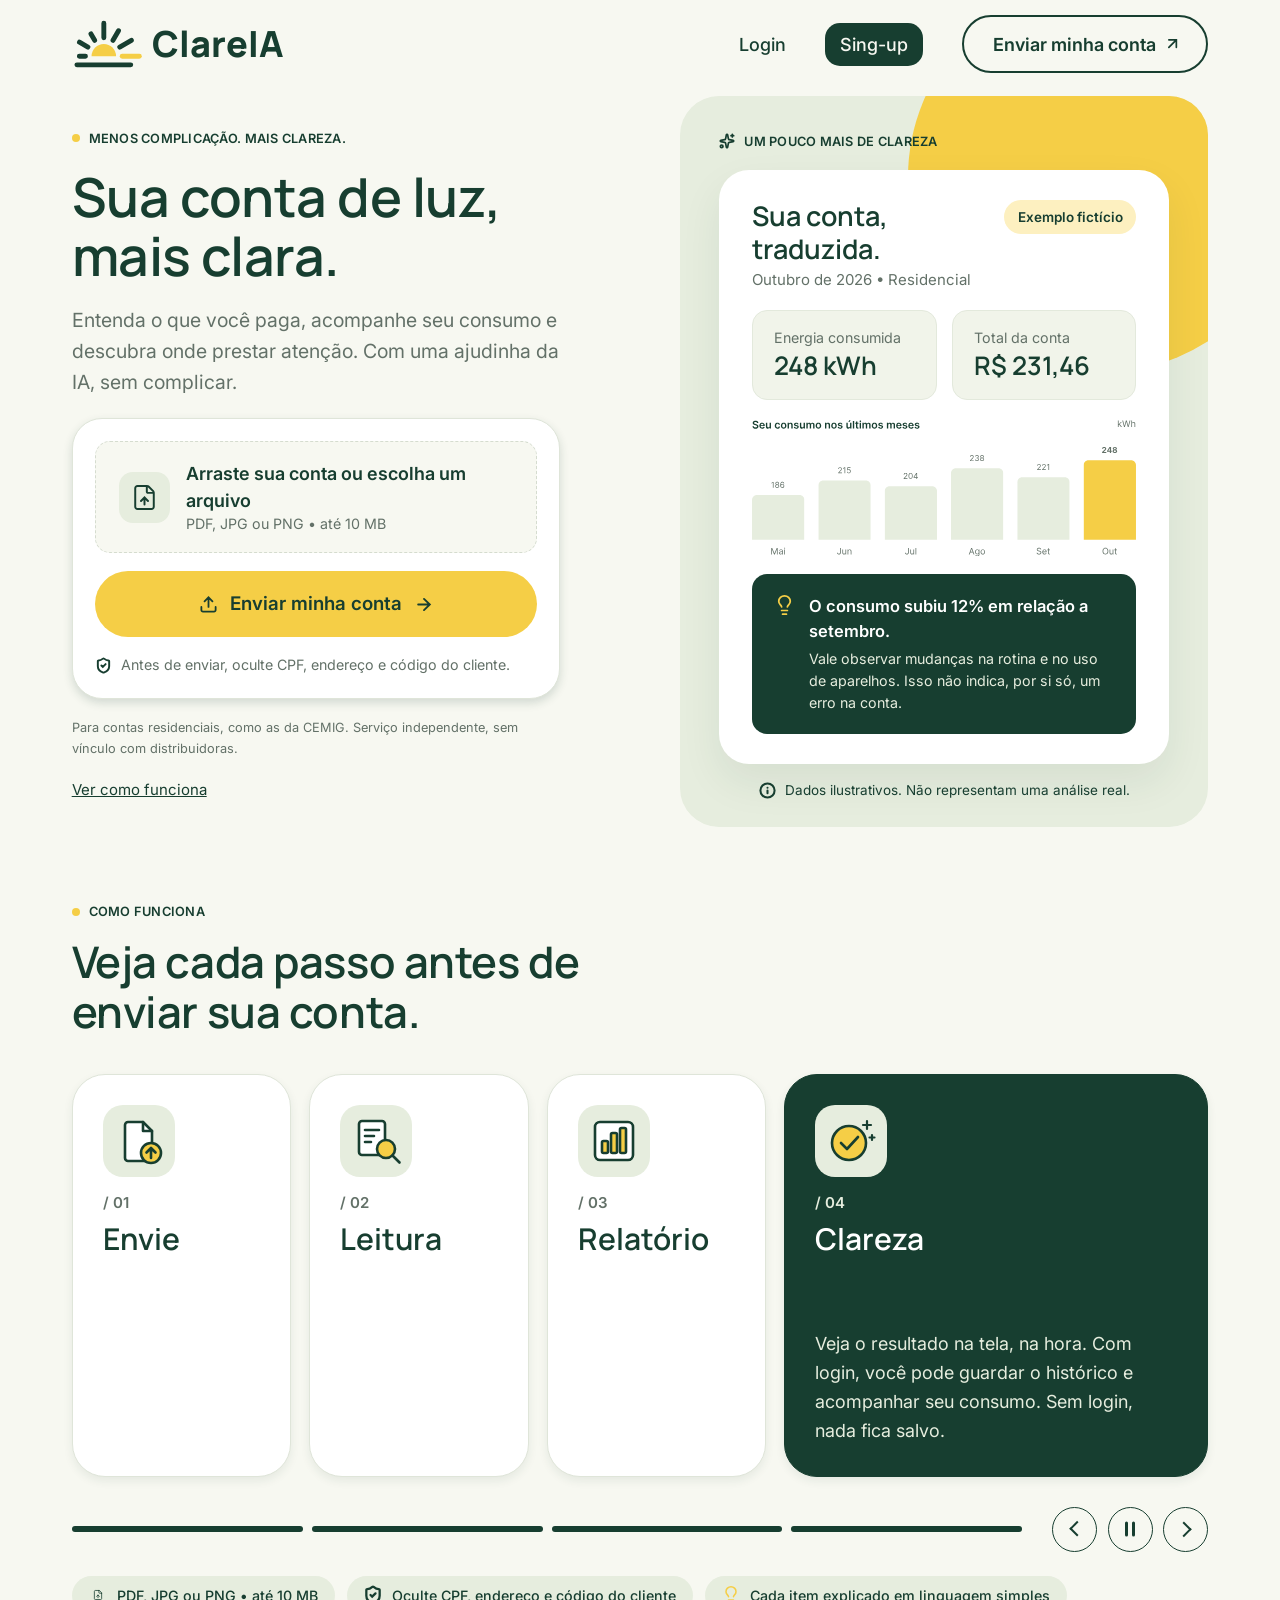
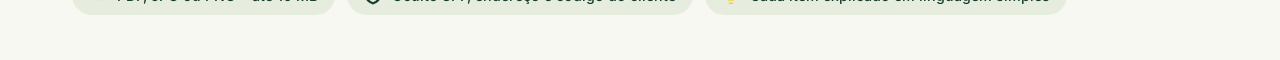
==== index.html @ dd9e685e "feat(header): menu hambúrguer abre no hover com painel de duas colunas" ====
<!DOCTYPE html>
<html lang="pt-BR">
  <head>
    <meta charset="UTF-8">
    <meta name="viewport" content="width=device-width, initial-scale=1">
    <title>ClareIA</title>
    <meta name="description" content="ClareIA: envie sua conta e entenda seu consumo.">
    <meta name="theme-color" content="#F7F8F1">
    <meta property="og:title" content="ClareIA">
    <meta property="og:description" content="ClareIA: envie sua conta e entenda seu consumo.">
    <meta property="og:type" content="website">
    <meta property="og:image" content="https://lsnicol.github.io/Clareia/img/logo-simbolo.svg">
    <link rel="icon" href="img/logo-simbolo.svg" type="image/svg+xml">

    <link rel="preconnect" href="https://fonts.googleapis.com">
    <link rel="preconnect" href="https://fonts.gstatic.com" crossorigin>
    <link href="https://fonts.googleapis.com/css2?family=Inter:wght@400;500;600&family=Manrope:wght@400;500;600;800&display=swap" rel="stylesheet">

    <link href="css/base.css" rel="stylesheet">
    <link href="css/header.css" rel="stylesheet">
    <link href="css/index.css" rel="stylesheet">
    <link href="css/como-funciona.css" rel="stylesheet">
  </head>
  <body>
    <header>
      <a class="clareia-logo" href="./" aria-label="ClareIA, página inicial">
        <img src="img/logo-simbolo.svg" alt="" height="40">
        <span class="logo-texto">ClareIA</span>
      </a>
      <nav aria-label="Principal">
        <a href="#" class="login hide">Login</a>
        <a href="#" class="sing-up hide">Sing-up</a>
        <a class="btn-conta hide" href="#">
          Enviar minha conta
          <img src="img/seta.svg" alt="" width="10" height="10">
        </a>
        <div class="menu-wrap">
          <button class="menu-botao" type="button" aria-label="Abrir menu" aria-haspopup="true">
            <img src="img/menu-hamburguer.svg" width="40" alt="">
          </button>

          <div class="menu">
            <div class="menu-painel">
              <div class="menu-destaques">
                <p class="menu-titulo">Explore</p>
                <a class="menu-item" href="#como-funciona">
                  <span class="menu-icone"><img src="img/passo-envie.svg" alt="" width="28" height="28"></span>
                  <span>
                    <strong>Como funciona</strong>
                    <small>Veja cada passo antes de enviar</small>
                  </span>
                </a>
                <a class="menu-item" href="#">
                  <span class="menu-icone"><img src="img/passo-leitura.svg" alt="" width="28" height="28"></span>
                  <span>
                    <strong>Leitura da conta</strong>
                    <small>Consumo, tarifas e impostos</small>
                  </span>
                </a>
                <a class="menu-item" href="#">
                  <span class="menu-icone"><img src="img/passo-clareza.svg" alt="" width="28" height="28"></span>
                  <span>
                    <strong>Análise clara</strong>
                    <small>Cada item em linguagem simples</small>
                  </span>
                </a>
              </div>
              <div class="menu-lateral">
                <ul>
                  <li><a href="#">Início</a></li>
                  <li><a href="#">Sobre</a></li>
                  <li><a href="#">Serviços</a></li>
                  <li><a href="#">Contato</a></li>
                </ul>
                <ul class="menu-conta">
                  <li><a href="#">Login</a></li>
                  <li><a href="#">Sing-up</a></li>
                </ul>
              </div>
            </div>
          </div>
        </div>
      </nav>
    </header>

    <main>
      <div class="main-container">
        <span class="eyebrow">
          <img src="img/ponto-amarelo.svg" alt="" width="8" height="8">
          MENOS COMPLICAÇÃO. MAIS CLAREZA.
        </span>
        <h1>Sua conta de luz,<br>mais clara.</h1>
        <p>Entenda o que você paga, acompanhe seu consumo e descubra onde
          prestar atenção. Com uma ajudinha da IA, sem complicar.</p>
        <div class="area-de-envio">
          <div class="drag-file">
            <img src="img/doc.svg" alt="">
            <div class="textos">
              <span class="titulo">Arraste sua conta ou <label for="arquivo">escolha um arquivo</label></span>
              <input type="file" id="arquivo" class="sr-only" accept=".pdf,.jpg,.jpeg,.png">
              <p>PDF, JPG ou PNG • até 10 MB</p>
            </div>
          </div>
          <button class="btn-envio" type="button">
            <img src="img/upload.svg" alt="" width="18" height="18">
            <span>Enviar minha conta</span>
            <img src="img/seta2.svg" alt="" width="18" height="18">
          </button>
          <p class="dica">
            <img src="img/safety.svg" alt="" width="15" height="15">
            Antes de enviar, oculte CPF, endereço e código do cliente.          </p>
        </div>
        <p class="nota">Para contas residenciais, como as da CEMIG.
          Serviço independente, sem vínculo com distribuidoras.</p>
        <a href="#como-funciona">Ver como funciona</a>
      </div>

      <aside aria-label="Exemplo de conta traduzida">
        <span class="eyebrow">
          <img src="img/estrela.svg" alt="" width="16" height="16">
          UM POUCO MAIS DE CLAREZA
        </span>
        <div class="exemplo">
          <article class="card">
            <div class="card-topo">
              <div>
                <h2>Sua conta, traduzida.</h2>
                <p>Outubro de 2026 • Residencial</p>
              </div>
              <span class="selo">Exemplo fictício</span>
            </div>
            <div class="blocos">
              <div class="bloco">
                <p>Energia consumida</p>
                <strong class="valor">248 kWh</strong>
              </div>
              <div class="bloco">
                <p>Total da conta</p>
                <strong class="valor">R$ 231,46</strong>
              </div>
            </div>
            <img src="img/grafico.svg" width="470" height="170"
                 alt="Gráfico do consumo em kWh de maio a outubro: 186, 215, 204, 238, 221 e 248">
            <div class="resumo">
              <img src="img/lamp.svg" alt="" width="22" height="22">
              <div>
                <strong>O consumo subiu 12% em relação a setembro.</strong>
                <p>Vale observar mudanças na rotina e no uso de aparelhos.
                  Isso não indica, por si só, um erro na conta.</p>
              </div>
            </div>
          </article>
          <p class="aviso">
            <img src="img/caution.svg" alt="" width="18" height="18">
            Dados ilustrativos. Não representam uma análise real.
          </p>
        </div>
      </aside>
    </main>

    <section class="como-funciona" id="como-funciona" aria-labelledby="como-funciona-titulo">
      <span class="eyebrow">
        <img src="img/ponto-amarelo.svg" alt="" width="8" height="8">
        COMO FUNCIONA
      </span>
      <h2 id="como-funciona-titulo">Veja cada passo antes de enviar sua conta.</h2>
      <ol class="passos">
        <li class="passo">
          <img class="passo-img" src="img/passo-envie.svg" alt="" width="72" height="72">
          <h3 class="passo-titulo"><span class="passo-numero">/ 01</span>Envie</h3>
          <p class="passo-texto" id="passo-01">Envie sua fatura de energia em PDF, JPG ou PNG. Recebe energia de outra pessoa ou empresa, com desconto? Envie também a conta da distribuidora (opcional) para comparar as duas. Antes de enviar, oculte CPF, endereço e código do cliente.</p>
        </li>
        <li class="passo">
          <img class="passo-img" src="img/passo-leitura.svg" alt="" width="72" height="72">
          <h3 class="passo-titulo"><span class="passo-numero">/ 02</span>Leitura</h3>
          <p class="passo-texto" id="passo-02">A IA lê a conta e separa o que importa: consumo, tarifas, impostos, bandeira tarifária e descontos.</p>
        </li>
        <li class="passo">
          <img class="passo-img" src="img/passo-relatorio.svg" alt="" width="72" height="72">
          <h3 class="passo-titulo"><span class="passo-numero">/ 03</span>Relatório</h3>
          <p class="passo-texto" id="passo-03">Os dados viram uma análise organizada, com cada item explicado em linguagem simples. Se você enviou as duas contas, ela compara os valores.</p>
        </li>
        <li class="passo">
          <img class="passo-img" src="img/passo-clareza.svg" alt="" width="72" height="72">
          <h3 class="passo-titulo"><span class="passo-numero">/ 04</span>Clareza</h3>
          <p class="passo-texto" id="passo-04">Veja o resultado na tela, na hora.<!-- remover o span abaixo até existirem login e histórico --> <span class="so-com-login">Com login, você pode guardar o histórico e acompanhar seu consumo. Sem login, nada fica salvo.</span></p>
        </li>
      </ol>

      <div class="carrossel" hidden>
        <ol class="trilho" aria-hidden="true">
          <li><span></span></li><li><span></span></li><li><span></span></li><li><span></span></li>
        </ol>
        <div class="carrossel-botoes">
          <button type="button" class="ctrl-ant" aria-label="Passo anterior"><span aria-hidden="true"></span></button>
          <button type="button" class="ctrl-play" aria-label="Pausar a troca automática" aria-pressed="false"><span aria-hidden="true"></span></button>
          <button type="button" class="ctrl-prox" aria-label="Próximo passo"><span aria-hidden="true"></span></button>
        </div>
      </div>

      <ul class="chips">
        <li><img src="img/doc.svg" alt="" width="20" height="20">PDF, JPG ou PNG • até 10 MB</li>
        <li><img src="img/safety.svg" alt="" width="20" height="20">Oculte CPF, endereço e código do cliente</li>
        <li><img src="img/lamp.svg" alt="" width="20" height="20">Cada item explicado em linguagem simples</li>
      </ul>
    </section>
    <script src="js/drop-file.js" defer></script>
    <script src="js/como-funciona.js" defer></script>
  </body>
</html>
---- css/base.css ----
:root {
  --verde: #173E30;
  --verde-claro: #E6EDDE;
  --fundo: #F7F8F1;
  --amarelo: #F5CE46;
  --amarelo-escuro: #D1AD36;
  --texto: #173E30;
  --cinza: #637168;
  --gutter: 5.6vw;
}

/* tamanho fixo (15px com a fonte padrão do navegador), assim o zoom (Ctrl +/-) funciona */
html {
  font-size: 93.75%;
}

*,
*::before,
*::after {
  margin: 0;
  padding: 0;
  box-sizing: border-box;
}
body::-webkit-scrollbar {
  display: none; /* Chrome, Safari e Edge */
}
body {
  min-height: 100dvh;
  display: flex;
  flex-direction: column;
  background-color: var(--fundo);
  color: var(--texto);
  font-family: 'Inter', sans-serif;
  font-size: 1rem;
  line-height: 1.5;
}

img {
  max-width: 100%;
  display: block;
}

a {
  color: inherit;
}

/* esconde só visualmente: continua focável e lido por leitor de tela */
.sr-only {
  position: absolute;
  width: 1px;
  height: 1px;
  overflow: hidden;
  clip-path: inset(50%);
  white-space: nowrap;
}

:focus-visible {
  outline: 3px solid var(--verde);
  outline-offset: 3px;
}
---- css/header.css ----
header {
  display: flex;
  flex-wrap: wrap;
  justify-content: space-between;
  gap: 1rem 2rem;
  padding: 1rem var(--gutter);
}

.clareia-logo {
  display: flex;
  align-items: center;
  gap: 0.6rem;
  text-decoration: none;
}

.clareia-logo img {
  height: 3.6rem;
  width: auto;
}

.logo-texto {
  font-family: 'Manrope', sans-serif;
  font-weight: 800;
  font-size: 2.4rem;
  line-height: 1;
  color: var(--verde);
}

header nav {
  display: flex;
  flex-wrap: wrap;
  align-items: center;
  gap: 1rem 2.6rem;
}

header nav a {
  text-decoration: none;
  font-size: 1.2rem;
  font-weight: 500;
}

header nav a:hover {
  text-decoration: none;
}
header nav a.hide{
  display: flex;
}
header nav a.btn-conta {
  display: inline-flex;
  align-items: center;
  gap: 0.8rem;
  padding: 0.9rem 1.9rem;
  border: 2px solid var(--verde);
  border-radius: 100px;
  font-weight: 600;
}

header nav a.btn-conta:hover {
  background-color: var(--verde);
  color: var(--fundo);
  text-decoration: none;
}

header nav a.btn-conta:hover img {
  filter: invert(1);
}
header nav a.login:hover{
  color: var(--amarelo);
}
header nav a.sing-up{
  background-color: var(--verde);
  color: var(--fundo);
  padding: 8px 15px;
  border: 1px;
  border-radius: 15px;
  text-decoration: none;
}
header nav a.sing-up:hover{
  background-color: var(--amarelo);
  color: var(--verde);
}
/* ========================================================
   MENU HAMBÚRGUER (abre no hover / foco)
   ======================================================== */
.menu-wrap {
  display: none; /* Oculto no desktop por padrão */
  position: relative;
}

.menu-botao {
  display: flex;
  padding: 0;
  border: 0;
  background: none;
  cursor: pointer;
}

header nav .menu {
  position: absolute;
  top: 100%;
  right: 0;
  z-index: 10;
  width: min(640px, 90vw);
  padding-top: 1rem; /* ponte invisível: o mouse não "sai" ao descer até o painel */
  opacity: 0;
  visibility: hidden;
  transform: translateY(-6px);
  transition: opacity 0.2s ease, transform 0.2s ease, visibility 0.2s;
}

.menu-wrap:hover .menu,
.menu-wrap:focus-within .menu {
  opacity: 1;
  visibility: visible;
  transform: none;
}

.menu-painel {
  display: grid;
  grid-template-columns: 1.4fr 1fr;
  gap: 2rem;
  padding: 2rem;
  background-color: var(--fundo);
  border: 1px solid var(--verde-claro);
  border-radius: 20px;
  box-shadow: 0 20px 40px rgba(23, 62, 48, 0.15);
}

.menu-destaques {
  display: flex;
  flex-direction: column;
  gap: 0.6rem;
}

.menu-titulo {
  margin: 0 0 0.6rem;
  font-size: 0.85rem;
  font-weight: 700;
  letter-spacing: 0.08em;
  text-transform: uppercase;
  color: var(--cinza);
}

header nav .menu-item {
  display: flex;
  align-items: center;
  gap: 1rem;
  padding: 0.6rem;
  border-radius: 14px;
  color: var(--texto);
}

header nav .menu-item:hover {
  background-color: var(--verde-claro);
}

.menu-icone {
  display: grid;
  place-items: center;
  flex: none;
  width: 3.6rem;
  height: 3.6rem;
  border-radius: 12px;
  background-color: var(--verde-claro);
}

header nav .menu-item:hover .menu-icone {
  background-color: var(--amarelo);
}

.menu-item strong {
  display: block;
  font-size: 1.1rem;
  font-weight: 700;
}

.menu-item small {
  display: block;
  font-size: 0.9rem;
  color: var(--cinza);
}

.menu-lateral {
  display: flex;
  flex-direction: column;
  justify-content: space-between;
  gap: 1.5rem;
  padding-left: 2rem;
  border-left: 1px solid var(--verde-claro);
}

.menu-lateral ul {
  list-style: none;
  display: flex;
  flex-direction: column;
  gap: 0.4rem;
  padding: 0;
  margin: 0;
}

.menu-lateral a {
  display: block;
  padding: 0.5rem 0;
  font-weight: 600;
  color: var(--texto);
}

.menu-lateral a:hover {
  color: var(--amarelo-escuro);
}

.menu-conta {
  padding-top: 1.5rem !important;
  border-top: 1px solid var(--verde-claro);
}

@media (max-width: 1000px){
  header nav a.hide:not(.btn-conta){
    display: none;
  }
  .menu-wrap {
    display: block;
  }
}
@media (max-width: 800px){
  header nav a.hide{
    display: none;
  }
}
@media (max-width: 600px){
  .menu-painel {
    grid-template-columns: 1fr;
    padding: 1.4rem;
  }
  .menu-lateral {
    padding-left: 0;
    padding-top: 1.5rem;
    border-left: 0;
    border-top: 1px solid var(--verde-claro);
  }
}
---- css/index.css ----
main{
  flex: 1;
  display: grid;
  grid-template-columns: minmax(0, 1fr) minmax(0, 1.08fr);
  align-items: stretch;
  column-gap: 8rem;
  padding: 0.5rem var(--gutter) 1.5rem;
}
.main-container{
  align-self: start;
  display: flex;
  flex-flow: column;
  gap: 1.3rem;
  color: var(--verde);
  padding-top: 2.2rem; /* alinha o topo com o conteúdo do aside */
}
.eyebrow{
  display: flex;
  align-items: center;
  gap: 0.6rem;
  font-weight: 600;
  font-size: 0.85rem;
  letter-spacing: 0.02em;
}

.main-container h1{
  font-family: 'Manrope', 'Inter', sans-serif;
  font-weight: 600;
  font-size: clamp(3rem, 4.2vw, 5rem);
  letter-spacing: -0.01em;
  line-height: 1.1;
}
.main-container p{
  font-size: 1.3rem;
  line-height: 1.6;
  color: var(--cinza);
  max-width: 41rem;
}
.main-container .nota{
  font-size: 0.85rem;
  line-height: 1.6;
  max-width: 40rem;
}

.area-de-envio{
  background-color: white;
  border: 1px solid #dfe5d9;
  border-radius: 2rem;
  padding: 1.5rem;
  display: flex;
  flex-flow: column;
  gap: 1.2rem;
  transition: box-shadow 0.4s ease, background-color 0.2s ease;
  box-shadow: 0 4px 10px rgba(23, 62, 48, 0.16);
}
.area-de-envio.arrastando {
  border-color: var(--verde);
  background: #fdf6d8;
}
.area-de-envio:hover{
  box-shadow: 0 12px 28px rgba(23, 62, 48, 0.3);
}
.area-de-envio:hover .drag-file{
  border-color: #c5d1bd;
}
.drag-file{
  padding: 1.2rem 1.5rem;
  background-color: var(--fundo);
  border: 1.5px dashed #d5dccf;
  border-radius: 1rem;
  display: flex;
  flex-flow: row;
  gap: 1.1rem;
  align-items: center;
}
.drag-file > img{
  width: 3.4rem;
  height: 3.4rem;
  flex: none;
}
.drag-file:focus-within{
  outline: 3px solid var(--verde);
  outline-offset: 3px;
}
.drag-file .textos{
  display: flex;
  flex-flow: column;
}
.drag-file .titulo{
  font-size: 1.2rem;
  font-weight: 600;
}
.drag-file label{
  cursor: pointer;
}
.drag-file label:hover{
  text-decoration: underline;
}
.drag-file p{
  font-size: 0.95rem;
  line-height: 1.4;
}
.btn-envio{
  width: 100%;
  border: 0;
  font: inherit;
  color: inherit;
  background: var(--amarelo);
  display: flex;
  flex-flow: row;
  justify-content: center;
  align-items: center;
  gap: 0.8rem;
  height: 4.4rem;
  border-radius: 3rem;
  text-decoration: none;
  transition: background-color 0.2s ease;
}
.btn-envio img{
  width: 1.3rem;
  height: 1.3rem;
}
.btn-envio span{
  font-size: 1.25rem;
  font-weight: 600;
}
.btn-envio:hover{
  background: var(--amarelo-escuro);
  cursor: pointer;
}
.main-container .dica{
  display: flex;
  align-items: center;
  gap: 0.6rem;
  font-size: 0.95rem;
  line-height: 1.4;
}
.dica img{
  width: 1.1rem;
  height: 1.1rem;
}

aside{
  justify-self: right;
  width: 100%;
  position: relative;
  overflow: hidden;
  background-color: var(--verde-claro);
  border-radius: 2.6rem;
  padding: 2.4rem 2.6rem 1.8rem;
  display: flex;
  flex-flow: column;
  gap: 1.3rem;
}
aside::before{
  content: "";
  position: absolute;
  top: -7.6rem;
  right: -6rem;
  width: 26rem;
  height: 26rem;
  border-radius: 50%;
  background: var(--amarelo);
}
aside > *{
  position: relative;
}
.exemplo{
  flex: 1;
  display: flex;
  flex-flow: column;
  gap: 1.1rem;
}
.card{
  flex: 1;
  justify-content: space-between;
  background-color: white;
  border-radius: 2rem;
  padding: 2rem 2.2rem;
  display: flex;
  flex-flow: column;
  gap: 1.2rem;
  box-shadow: 0 18px 40px rgba(23, 62, 48, 0.08);
}
.card h2{
  font-family: 'Manrope', 'Inter', sans-serif;
  font-weight: 600;
}
.card-topo{
  display: flex;
  justify-content: space-between;
  align-items: flex-start;
  gap: 1rem;
}
.card-topo > div{
  display: flex;
  flex-flow: column;
  gap: 0.3rem;
}
.card-topo h2{
  font-size: 1.8rem;
  line-height: 1.2;
}
.card p{
  font-size: 1rem;
  font-weight: 400;
  color: var(--cinza);
}
.card .selo{
  background: #fdf0c0;
  color: var(--verde);
  font-size: 0.9rem;
  font-weight: 600;
  padding: 0.45rem 0.9rem;
  border-radius: 100px;
  white-space: nowrap;
}
.card .blocos{
  display: grid;
  grid-template-columns: 1fr 1fr;
  gap: 1rem;
}
.card .bloco{
  background-color: #F1F4EA;
  border: 1px solid #e3e9dc;
  padding: 1.1rem 1.4rem;
  border-radius: 1rem;
}
.card .bloco p{
  font-size: 0.95rem;
}
.card .valor{
  display: block;
  font-family: 'Manrope', 'Inter', sans-serif;
  font-size: clamp(1.5rem, 2vw, 2.3rem);
  font-weight: 600;
  line-height: 1.3;
  white-space: nowrap;
}
.card > img{
  width: 100%;
  height: auto;
}
.card .resumo{
  background-color: var(--verde);
  border-radius: 1rem;
  padding: 1.3rem 1.4rem;
  display: flex;
  gap: 0.9rem;
}
.card .resumo img{
  width: 1.5rem;
  height: 1.5rem;
  flex: none;
}
.resumo strong{
  display: block;
  color: white;
  font-size: 1.1rem;
  font-weight: 600;
}
.card .resumo p{
  color: var(--verde-claro);
  font-size: 0.95rem;
  line-height: 1.55;
  margin-top: 0.3rem;
}
.aviso{
  display: flex;
  justify-content: center;
  align-items: center;
  gap: 0.6rem;
  font-size: 0.9rem;
}
.aviso img{
  width: 1.1rem;
  height: 1.1rem;
}

/* janela estreita (ou muito ampliada com zoom): uma coluna só */
@media (max-width: 1000px) {
  main {
    grid-template-columns: minmax(0, 1fr);
    row-gap: 2.5rem;
  }
  .main-container {
    padding-top: 0;
    width: 70%;
  }
}
@media (max-width: 780px){
  .main-container{
    width: 80%;
  }
}

/* celular */
@media (max-width: 600px){
  main {
    padding: 0.5rem var(--gutter) 1.5rem;
    row-gap: 2rem;
  }
  .main-container {
    width: 100%;
    gap: 1.1rem;
  }
  .eyebrow {
    font-size: 0.75rem;
  }
  .main-container h1 {
    font-size: clamp(2.3rem, 10.5vw, 3rem);
  }
  .main-container p {
    font-size: 1.1rem;
  }
  .area-de-envio {
    padding: 1rem;
    border-radius: 1.5rem;
  }
  .drag-file {
    padding: 1rem;
    gap: 0.9rem;
  }
  .drag-file > img {
    width: 2.8rem;
    height: 2.8rem;
  }
  .drag-file .titulo {
    font-size: 1.05rem;
  }
  .btn-envio {
    height: 3.8rem;
  }
  .btn-envio span {
    font-size: 1.1rem;
  }
  aside {
    border-radius: 2rem;
    padding: 1.6rem 1.1rem 1.3rem;
  }
  aside::before {
    width: 18rem;
    height: 18rem;
    top: -6.5rem;
    right: -5.5rem;
  }
  .card {
    padding: 1.3rem 1.1rem;
    border-radius: 1.5rem;
  }
  .card-topo {
    flex-wrap: wrap;
  }
  .card-topo h2 {
    font-size: 1.5rem;
  }
  .card .bloco {
    padding: 0.9rem 1rem;
  }
  .card .valor {
    font-size: 1.4rem;
  }
}
@media (max-width: 400px){
  .card .blocos {
    grid-template-columns: 1fr;
  }
}
---- css/como-funciona.css ----
html {
  scroll-behavior: smooth;
}

/* ocupa ~90% da tela; o scroll-margin deixa uma faixa do main aparecendo em cima
   e do próximo bloco embaixo */
.como-funciona {
  --tempo: 6s;
  scroll-margin-top: 5dvh;
  min-height: 90dvh;
  display: flex;
  flex-flow: column;
  padding: 3.5rem var(--gutter) 3rem;
}
.como-funciona .eyebrow {
  margin-bottom: 1rem;
}
.como-funciona h2 {
  font-family: 'Manrope', 'Inter', sans-serif;
  font-weight: 600;
  font-size: clamp(2.2rem, 3.4vw, 3.6rem);
  letter-spacing: -0.01em;
  line-height: 1.15;
  max-width: 42rem;
}

.passos {
  list-style: none;
  flex: 1;
  display: flex;
  gap: 1.2rem;
  margin-top: 2.5rem;
  min-height: 26rem;
}

.passo {
  position: relative;
  flex: 1 1 0;
  min-width: 0;
  display: flex;
  flex-flow: column;
  gap: 1rem;
  padding: 2rem;
  background-color: white;
  border: 1px solid #dfe5d9;
  border-radius: 2.2rem;
  box-shadow: 0 4px 10px rgba(23, 62, 48, 0.08);
}
.passo-img {
  width: 4.8rem;
  height: 4.8rem;
  flex: none;
}
.passo-titulo {
  font-family: 'Manrope', 'Inter', sans-serif;
  font-size: 2rem;
  font-weight: 600;
  line-height: 1.15;
}
.passo-numero {
  display: block;
  margin-bottom: 0.5rem;
  font-family: 'Inter', sans-serif;
  font-size: 1rem;
  font-weight: 600;
  line-height: 1.5;
  color: var(--cinza);
}
.passo-texto {
  margin-top: auto;
  font-size: 1.2rem;
  line-height: 1.6;
  color: var(--cinza);
}
.passo-texto[hidden] {
  display: none;
}

/* só com JS os passos viram carrossel; sem JS os quatro textos ficam visíveis */
.com-js .passo {
  transition: flex-grow 0.6s ease, background-color 0.4s ease;
}
.com-js .passo.aberto {
  flex-grow: 2.3;
  background-color: var(--verde);
  border-color: var(--verde);
}
.com-js .passo.aberto .passo-numero,
.com-js .passo.aberto .passo-texto {
  color: var(--verde-claro);
}
.com-js .passo.aberto .passo-titulo {
  color: white;
}

.passo-botao {
  all: unset;
  cursor: pointer;
}
/* o botão cobre o card inteiro, então qualquer ponto do card troca o passo */
.passo-botao::after {
  content: "";
  position: absolute;
  inset: 0;
  border-radius: 2.2rem;
}
.passo-botao:focus-visible {
  outline: none;
}
.passo-botao:focus-visible::after {
  outline: 3px solid var(--verde);
  outline-offset: 3px;
}
.com-js .passo.aberto .passo-botao:focus-visible::after {
  outline-color: var(--amarelo);
  outline-offset: -8px;
}

/* animação de entrada: só com JS, uma vez por passo */
.com-js .passo {
  opacity: 0;
  transform: translateY(1.5rem);
}
.com-js .passo.visivel {
  opacity: 1;
  transform: none;
  transition: opacity 0.6s ease, transform 0.6s ease,
              flex-grow 0.6s ease, background-color 0.4s ease;
  transition-delay: calc(var(--i, 0) * 0.1s), calc(var(--i, 0) * 0.1s), 0s, 0s;
}
.com-js .passo.visivel.aberto .passo-texto {
  animation: surgir 0.6s ease both;
}
@keyframes surgir {
  from { opacity: 0; transform: translateY(0.6rem); }
}

/* trilho de progresso + controles */
.carrossel {
  display: flex;
  align-items: center;
  gap: 2rem;
  margin-top: 2rem;
}
.carrossel[hidden] {
  display: none;
}
.trilho {
  list-style: none;
  flex: 1;
  display: grid;
  grid-template-columns: repeat(4, 1fr);
  gap: 0.6rem;
}
.trilho li {
  height: 0.35rem;
  background: #d5dccf;
  border-radius: 1rem;
  overflow: hidden;
}
.trilho span {
  display: block;
  height: 100%;
  width: 0;
  background: var(--verde);
}
.trilho .feito span {
  width: 100%;
}
.trilho .ativo span {
  width: 100%;
  transform-origin: left;
  animation: encher var(--tempo) linear both paused;
}
.na-tela:not(.pausado) .trilho .ativo span {
  animation-play-state: running;
}
.na-tela:not(.pausado):hover .trilho .ativo span,
.na-tela:not(.pausado):focus-within .trilho .ativo span {
  animation-play-state: paused;
}
@keyframes encher {
  from { transform: scaleX(0); }
  to { transform: scaleX(1); }
}

.carrossel-botoes {
  display: flex;
  gap: 0.7rem;
}
.carrossel-botoes button {
  all: unset;
  box-sizing: border-box;
  position: relative;
  width: 3rem;
  height: 3rem;
  border-radius: 50%;
  border: 1.5px solid var(--verde);
  cursor: pointer;
  transition: background-color 0.2s ease;
}
.carrossel-botoes button:hover {
  background-color: var(--verde-claro);
}
.carrossel-botoes button:focus-visible {
  outline: 3px solid var(--verde);
  outline-offset: 3px;
}
.carrossel-botoes button span {
  position: absolute;
  inset: 0;
}
.ctrl-ant span::before,
.ctrl-prox span::before {
  content: "";
  position: absolute;
  top: 50%;
  left: 50%;
  width: 0.7rem;
  height: 0.7rem;
  border: solid var(--verde);
  border-width: 2px 2px 0 0;
}
.ctrl-prox span::before {
  transform: translate(-70%, -50%) rotate(45deg);
}
.ctrl-ant span::before {
  transform: translate(-30%, -50%) rotate(-135deg);
}
/* pausar: duas barras; tocar: triângulo */
.ctrl-play span::before,
.ctrl-play span::after {
  content: "";
  position: absolute;
  top: 50%;
  width: 3px;
  height: 1rem;
  background: var(--verde);
  border-radius: 2px;
  transform: translateY(-50%);
}
.ctrl-play span::before { left: calc(50% - 5px); }
.ctrl-play span::after { left: calc(50% + 2px); }
.ctrl-play[aria-pressed="true"] span::after {
  display: none;
}
.ctrl-play[aria-pressed="true"] span::before {
  left: calc(50% - 3px);
  width: 0;
  height: 0;
  background: none;
  border-radius: 0;
  border-style: solid;
  border-color: transparent transparent transparent var(--verde);
  border-width: 0.5rem 0 0.5rem 0.85rem;
}

.chips {
  list-style: none;
  display: flex;
  flex-wrap: wrap;
  gap: 0.8rem;
  margin-top: 1.6rem;
}
.chips li {
  display: flex;
  align-items: center;
  gap: 0.6rem;
  padding: 0.6rem 1.1rem;
  background: var(--verde-claro);
  border-radius: 100px;
  font-size: 0.95rem;
  font-weight: 500;
}

@media (prefers-reduced-motion: reduce) {
  html {
    scroll-behavior: auto;
  }
  .com-js .passo,
  .com-js .passo.visivel {
    opacity: 1;
    transform: none;
    transition: none;
  }
  .com-js .passo.visivel.aberto .passo-texto {
    animation: none;
  }
  .trilho .ativo span {
    animation: none;
  }
}

/* uma coluna em telas estreitas (ou com muito zoom) */
@media (max-width: 1000px) {
  .como-funciona {
    min-height: 0;
  }
  .passos {
    flex-direction: column;
    min-height: 0;
  }
  .passo {
    flex: none;
  }
  .passo-texto {
    margin-top: 0;
  }
  .carrossel {
    gap: 1rem;
  }
}

/* celular */
@media (max-width: 600px) {
  .como-funciona {
    padding: 2.5rem var(--gutter) 2rem;
  }
  .como-funciona h2 {
    font-size: 1.9rem;
  }
  .passos {
    margin-top: 1.8rem;
    gap: 1rem;
  }
  .passo {
    padding: 1.4rem;
    border-radius: 1.6rem;
  }
  .passo-botao::after {
    border-radius: 1.6rem;
  }
  .passo-img {
    width: 3.8rem;
    height: 3.8rem;
  }
  .passo-titulo {
    font-size: 1.6rem;
  }
  .passo-texto {
    font-size: 1.05rem;
  }
  .carrossel {
    gap: 0.8rem;
    margin-top: 1.5rem;
  }
  .carrossel-botoes {
    gap: 0.5rem;
  }
  .carrossel-botoes button {
    width: 2.7rem;
    height: 2.7rem;
  }
}
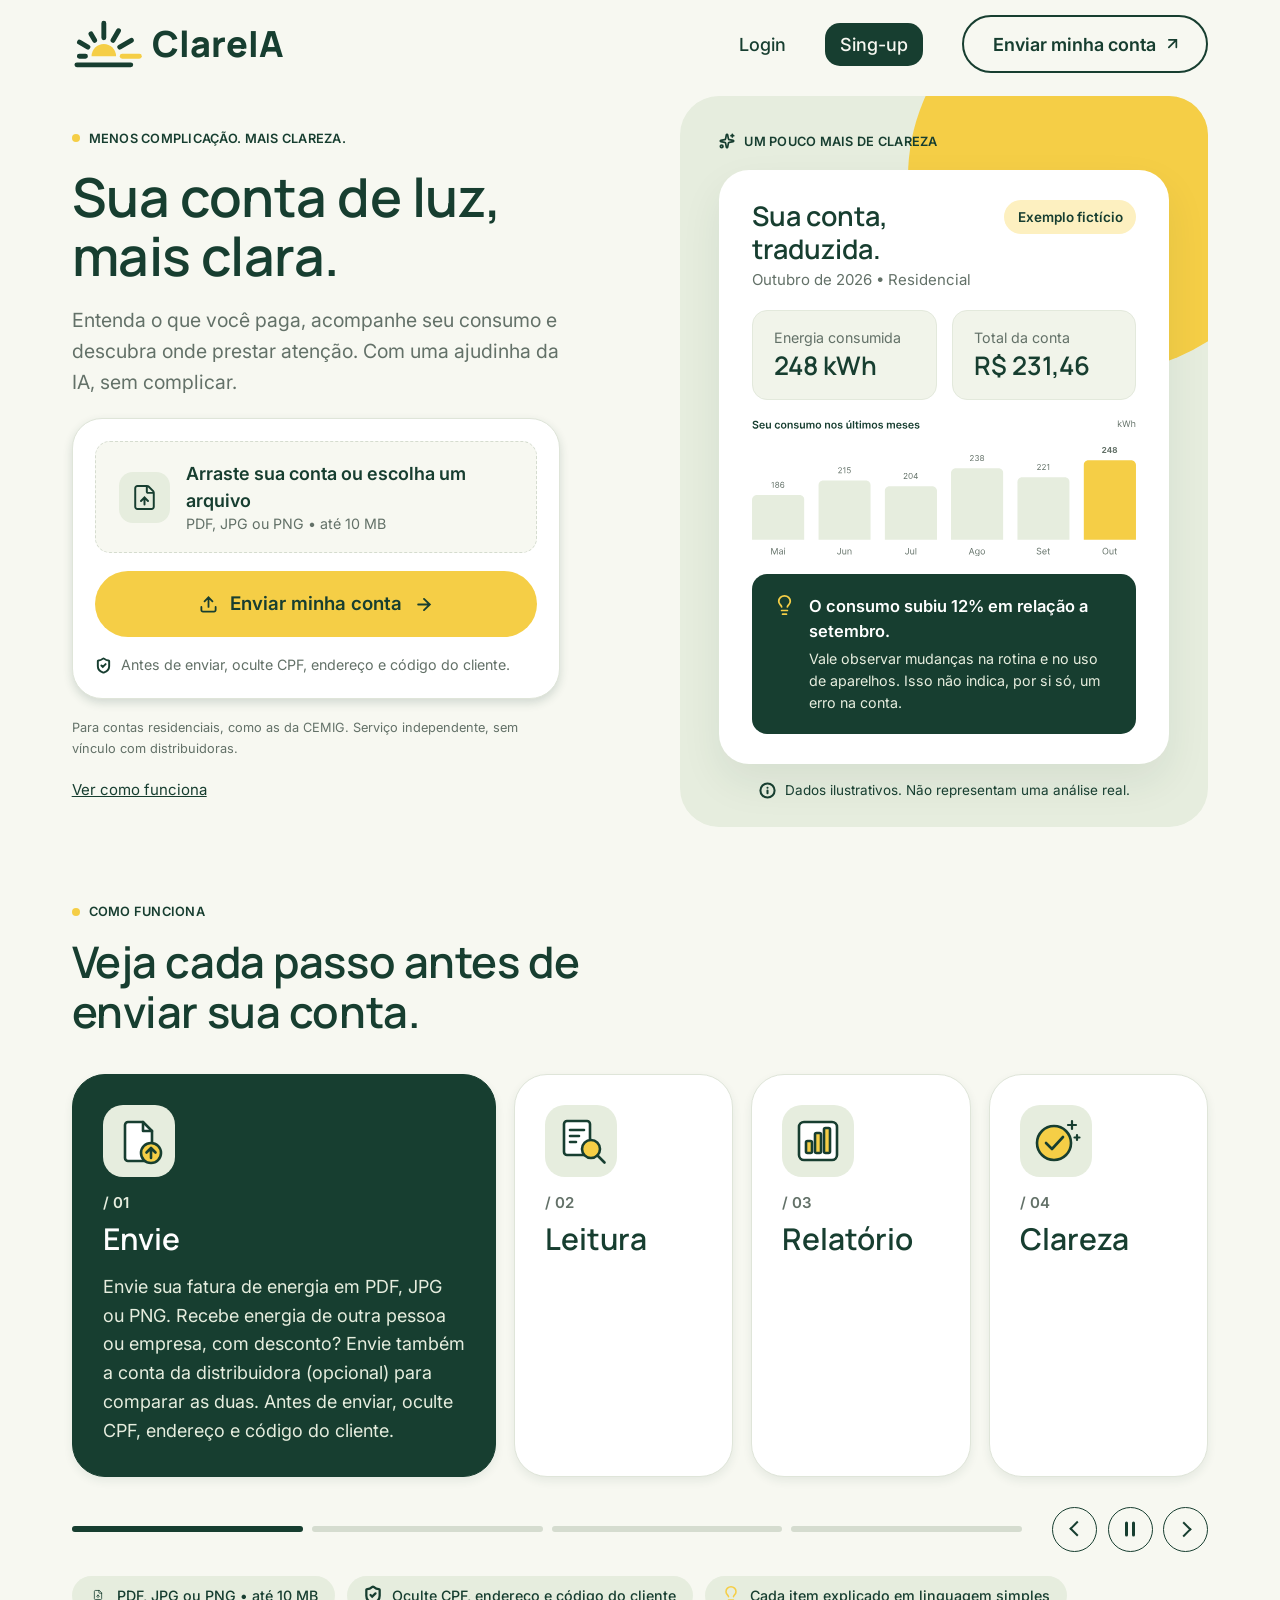
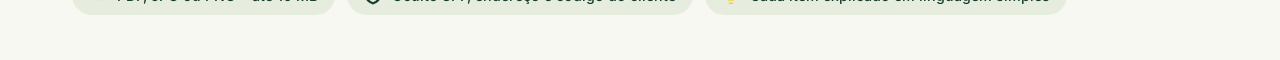
==== commit b0bd2e86: "feat(drop-file): salva a fatura e redireciona para a página de resultado" ====
--- a/index.html
+++ b/index.html
@@ -204,6 +204,7 @@
         <li><img src="img/lamp.svg" alt="" width="20" height="20">Cada item explicado em linguagem simples</li>
       </ul>
     </section>
+    <script src="js/fatura-store.js" defer></script>
     <script src="js/drop-file.js" defer></script>
     <script src="js/como-funciona.js" defer></script>
   </body>
--- a/css/base.css
+++ b/css/base.css
@@ -7,6 +7,7 @@
   --texto: #173E30;
   --cinza: #637168;
   --gutter: 5.6vw;
+  --gutter-2: clamp(1rem, 2vw, 2rem); /* laterais menores, para telas de app (resultado) */
 }
 
 /* tamanho fixo (15px com a fonte padrão do navegador), assim o zoom (Ctrl +/-) funciona */
--- a/css/como-funciona.css
+++ b/css/como-funciona.css
@@ -175,9 +175,11 @@
 .na-tela:not(.pausado) .trilho .ativo span {
   animation-play-state: running;
 }
-.na-tela:not(.pausado):hover .trilho .ativo span,
-.na-tela:not(.pausado):focus-within .trilho .ativo span {
-  animation-play-state: paused;
+/* pausa só com o mouse em cima do card aberto (no toque o hover fica "grudado") */
+@media (hover: hover) and (pointer: fine) {
+  .na-tela:not(.pausado):has(.passo.aberto:hover) .trilho .ativo span {
+    animation-play-state: paused;
+  }
 }
 @keyframes encher {
   from { transform: scaleX(0); }
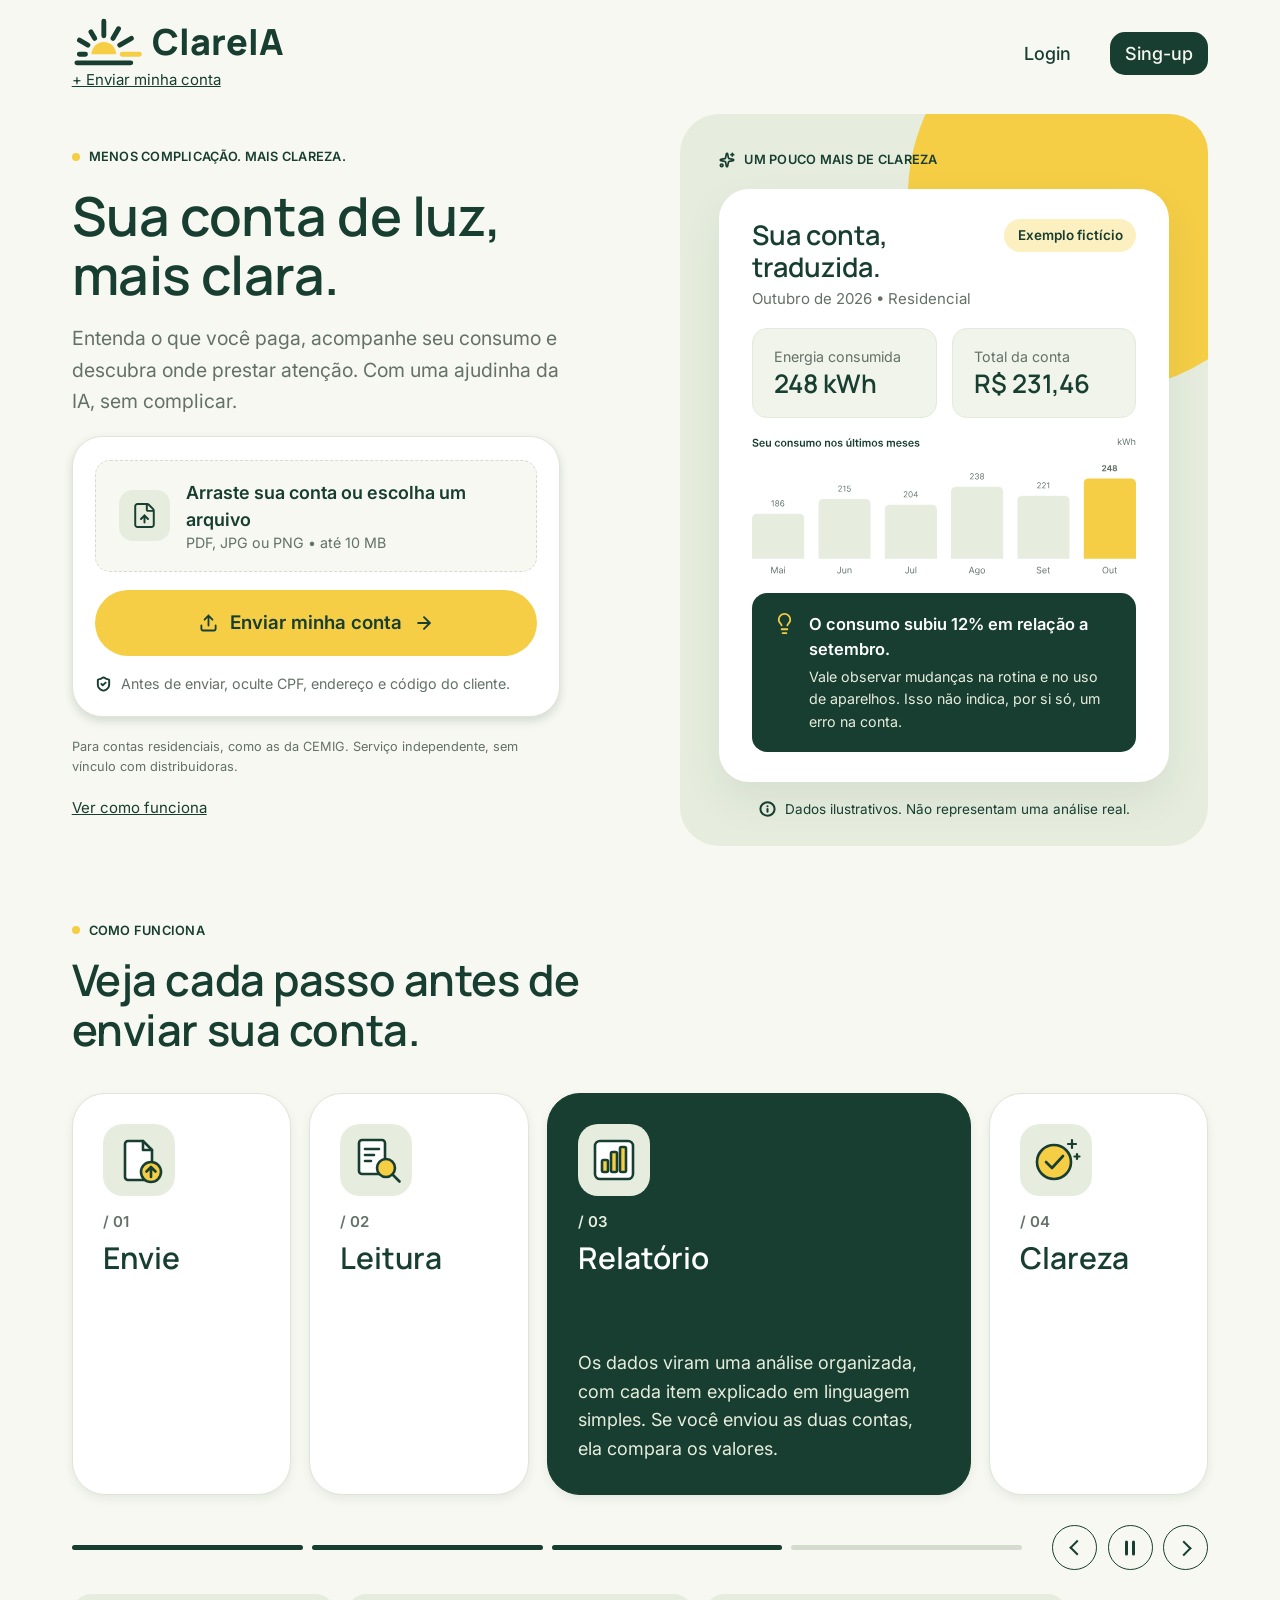
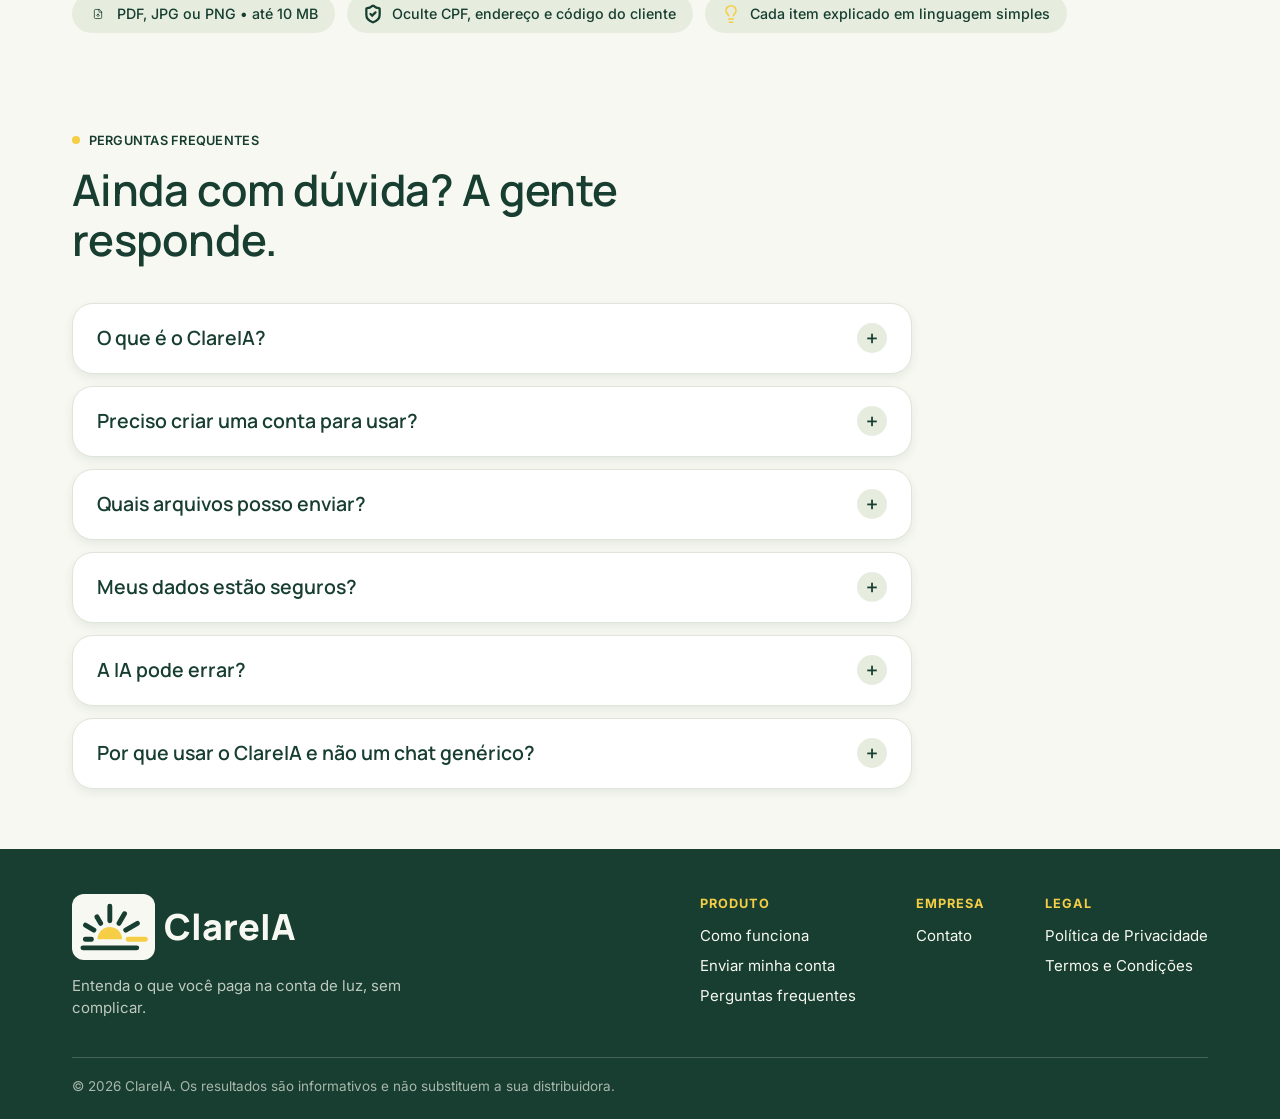
==== commit fb37238c: "feat(index): adiciona modal de registro, FAQ e rodapé na home" ====
--- a/index.html
+++ b/index.html
@@ -1,211 +1,347 @@
 <!DOCTYPE html>
 <html lang="pt-BR">
-  <head>
-    <meta charset="UTF-8">
-    <meta name="viewport" content="width=device-width, initial-scale=1">
-    <title>ClareIA</title>
-    <meta name="description" content="ClareIA: envie sua conta e entenda seu consumo.">
-    <meta name="theme-color" content="#F7F8F1">
-    <meta property="og:title" content="ClareIA">
-    <meta property="og:description" content="ClareIA: envie sua conta e entenda seu consumo.">
-    <meta property="og:type" content="website">
-    <meta property="og:image" content="https://lsnicol.github.io/Clareia/img/logo-simbolo.svg">
-    <link rel="icon" href="img/logo-simbolo.svg" type="image/svg+xml">
-
-    <link rel="preconnect" href="https://fonts.googleapis.com">
-    <link rel="preconnect" href="https://fonts.gstatic.com" crossorigin>
-    <link href="https://fonts.googleapis.com/css2?family=Inter:wght@400;500;600&family=Manrope:wght@400;500;600;800&display=swap" rel="stylesheet">
-
-    <link href="css/base.css" rel="stylesheet">
-    <link href="css/header.css" rel="stylesheet">
-    <link href="css/index.css" rel="stylesheet">
-    <link href="css/como-funciona.css" rel="stylesheet">
-  </head>
-  <body>
-    <header>
+
+<head>
+  <meta charset="UTF-8">
+  <meta name="viewport" content="width=device-width, initial-scale=1">
+  <title>ClareIA</title>
+  <meta name="description" content="ClareIA: envie sua conta e entenda seu consumo.">
+  <meta name="theme-color" content="#F7F8F1">
+  <meta property="og:title" content="ClareIA">
+  <meta property="og:description" content="ClareIA: envie sua conta e entenda seu consumo.">
+  <meta property="og:type" content="website">
+  <meta property="og:image" content="https://lsnicol.github.io/Clareia/img/logo-simbolo.svg">
+  <link rel="icon" href="img/logo-simbolo.svg" type="image/svg+xml">
+
+  <link rel="preconnect" href="https://fonts.googleapis.com">
+  <link rel="preconnect" href="https://fonts.gstatic.com" crossorigin>
+  <link
+    href="https://fonts.googleapis.com/css2?family=Inter:wght@400;500;600&family=Manrope:wght@400;500;600;800&display=swap"
+    rel="stylesheet">
+
+  <link href="css/base.css" rel="stylesheet">
+  <link href="css/header.css" rel="stylesheet">
+  <link href="css/registrar.css" rel="stylesheet">
+  <link href="css/index.css" rel="stylesheet">
+  <link href="css/como-funciona.css" rel="stylesheet">
+  <link href="css/faq.css" rel="stylesheet">
+  <link href="css/rodape.css" rel="stylesheet">
+</head>
+
+<body>
+  <header class="header-app">
+    <div class="header-esq">
       <a class="clareia-logo" href="./" aria-label="ClareIA, página inicial">
-        <img src="img/logo-simbolo.svg" alt="" height="40">
+        <img src="img/logo-simbolo.svg" alt="" height="30">
         <span class="logo-texto">ClareIA</span>
       </a>
-      <nav aria-label="Principal">
-        <a href="#" class="login hide">Login</a>
-        <a href="#" class="sing-up hide">Sing-up</a>
-        <a class="btn-conta hide" href="#">
-          Enviar minha conta
-          <img src="img/seta.svg" alt="" width="10" height="10">
-        </a>
-        <div class="menu-wrap">
-          <button class="menu-botao" type="button" aria-label="Abrir menu" aria-haspopup="true">
-            <img src="img/menu-hamburguer.svg" width="40" alt="">
-          </button>
-
-          <div class="menu">
-            <div class="menu-painel">
-              <div class="menu-destaques">
-                <p class="menu-titulo">Explore</p>
-                <a class="menu-item" href="#como-funciona">
-                  <span class="menu-icone"><img src="img/passo-envie.svg" alt="" width="28" height="28"></span>
-                  <span>
-                    <strong>Como funciona</strong>
-                    <small>Veja cada passo antes de enviar</small>
-                  </span>
-                </a>
-                <a class="menu-item" href="#">
-                  <span class="menu-icone"><img src="img/passo-leitura.svg" alt="" width="28" height="28"></span>
-                  <span>
-                    <strong>Leitura da conta</strong>
-                    <small>Consumo, tarifas e impostos</small>
-                  </span>
-                </a>
-                <a class="menu-item" href="#">
-                  <span class="menu-icone"><img src="img/passo-clareza.svg" alt="" width="28" height="28"></span>
-                  <span>
-                    <strong>Análise clara</strong>
-                    <small>Cada item em linguagem simples</small>
-                  </span>
-                </a>
-              </div>
-              <div class="menu-lateral">
-                <ul>
-                  <li><a href="#">Início</a></li>
-                  <li><a href="#">Sobre</a></li>
-                  <li><a href="#">Serviços</a></li>
-                  <li><a href="#">Contato</a></li>
-                </ul>
-                <ul class="menu-conta">
-                  <li><a href="#">Login</a></li>
-                  <li><a href="#">Sing-up</a></li>
-                </ul>
-              </div>
-            </div>
-          </div>
-        </div>
-      </nav>
-    </header>
-
-    <main>
-      <div class="main-container">
-        <span class="eyebrow">
-          <img src="img/ponto-amarelo.svg" alt="" width="8" height="8">
-          MENOS COMPLICAÇÃO. MAIS CLAREZA.
-        </span>
-        <h1>Sua conta de luz,<br>mais clara.</h1>
-        <p>Entenda o que você paga, acompanhe seu consumo e descubra onde
-          prestar atenção. Com uma ajudinha da IA, sem complicar.</p>
-        <div class="area-de-envio">
-          <div class="drag-file">
-            <img src="img/doc.svg" alt="">
-            <div class="textos">
-              <span class="titulo">Arraste sua conta ou <label for="arquivo">escolha um arquivo</label></span>
-              <input type="file" id="arquivo" class="sr-only" accept=".pdf,.jpg,.jpeg,.png">
-              <p>PDF, JPG ou PNG • até 10 MB</p>
-            </div>
-          </div>
-          <button class="btn-envio" type="button">
-            <img src="img/upload.svg" alt="" width="18" height="18">
-            <span>Enviar minha conta</span>
-            <img src="img/seta2.svg" alt="" width="18" height="18">
-          </button>
-          <p class="dica">
-            <img src="img/safety.svg" alt="" width="15" height="15">
-            Antes de enviar, oculte CPF, endereço e código do cliente.          </p>
-        </div>
-        <p class="nota">Para contas residenciais, como as da CEMIG.
-          Serviço independente, sem vínculo com distribuidoras.</p>
-        <a href="#como-funciona">Ver como funciona</a>
-      </div>
-
-      <aside aria-label="Exemplo de conta traduzida">
-        <span class="eyebrow">
-          <img src="img/estrela.svg" alt="" width="16" height="16">
-          UM POUCO MAIS DE CLAREZA
-        </span>
-        <div class="exemplo">
-          <article class="card">
-            <div class="card-topo">
-              <div>
-                <h2>Sua conta, traduzida.</h2>
-                <p>Outubro de 2026 • Residencial</p>
-              </div>
-              <span class="selo">Exemplo fictício</span>
-            </div>
-            <div class="blocos">
-              <div class="bloco">
-                <p>Energia consumida</p>
-                <strong class="valor">248 kWh</strong>
-              </div>
-              <div class="bloco">
-                <p>Total da conta</p>
-                <strong class="valor">R$ 231,46</strong>
-              </div>
-            </div>
-            <img src="img/grafico.svg" width="470" height="170"
-                 alt="Gráfico do consumo em kWh de maio a outubro: 186, 215, 204, 238, 221 e 248">
-            <div class="resumo">
-              <img src="img/lamp.svg" alt="" width="22" height="22">
-              <div>
-                <strong>O consumo subiu 12% em relação a setembro.</strong>
-                <p>Vale observar mudanças na rotina e no uso de aparelhos.
-                  Isso não indica, por si só, um erro na conta.</p>
-              </div>
-            </div>
-          </article>
-          <p class="aviso">
-            <img src="img/caution.svg" alt="" width="18" height="18">
-            Dados ilustrativos. Não representam uma análise real.
-          </p>
-        </div>
-      </aside>
-    </main>
-
-    <section class="como-funciona" id="como-funciona" aria-labelledby="como-funciona-titulo">
+      <a class="barra-novo" href="#envio">+ Enviar minha conta</a>
+    </div>
+    <nav aria-label="Principal">
+      <a href="#" class="login hide">Login</a>
+      <a href="#" class="sing-up hide" id="openModalBtn">Sing-up</a>
+      <div class="menu-wrap">
+        <button class="menu-botao" type="button" aria-label="Abrir menu" aria-haspopup="true">
+          <img src="img/menu-hamburguer.svg" width="40" alt="">
+        </button>
+
+        <div class="menu">
+          <div class="menu-painel">
+            <div class="menu-destaques">
+              <p class="menu-titulo">Explore</p>
+              <a class="menu-item" href="#como-funciona">
+                <span class="menu-icone"><img src="img/passo-envie.svg" alt="" width="28" height="28"></span>
+                <span>
+                  <strong>Como funciona</strong>
+                  <small>Veja cada passo antes de enviar</small>
+                </span>
+              </a>
+              <a class="menu-item" href="#">
+                <span class="menu-icone"><img src="img/passo-leitura.svg" alt="" width="28" height="28"></span>
+                <span>
+                  <strong>Leitura da conta</strong>
+                  <small>Consumo, tarifas e impostos</small>
+                </span>
+              </a>
+              <a class="menu-item" href="#">
+                <span class="menu-icone"><img src="img/passo-clareza.svg" alt="" width="28" height="28"></span>
+                <span>
+                  <strong>Análise clara</strong>
+                  <small>Cada item em linguagem simples</small>
+                </span>
+              </a>
+            </div>
+            <div class="menu-lateral">
+              <ul>
+                <li><a href="#">Início</a></li>
+                <li><a href="#">Sobre</a></li>
+                <li><a href="#">Serviços</a></li>
+                <li><a href="#">Contato</a></li>
+              </ul>
+              <ul class="menu-conta">
+                <li><a href="#">Login</a></li>
+                <li><a href="#">Sing-up</a></li>
+              </ul>
+            </div>
+          </div>
+        </div>
+      </div>
+    </nav>
+  </header>
+
+  <main>
+    <div class="main-container">
       <span class="eyebrow">
         <img src="img/ponto-amarelo.svg" alt="" width="8" height="8">
-        COMO FUNCIONA
+        MENOS COMPLICAÇÃO. MAIS CLAREZA.
       </span>
-      <h2 id="como-funciona-titulo">Veja cada passo antes de enviar sua conta.</h2>
-      <ol class="passos">
-        <li class="passo">
-          <img class="passo-img" src="img/passo-envie.svg" alt="" width="72" height="72">
-          <h3 class="passo-titulo"><span class="passo-numero">/ 01</span>Envie</h3>
-          <p class="passo-texto" id="passo-01">Envie sua fatura de energia em PDF, JPG ou PNG. Recebe energia de outra pessoa ou empresa, com desconto? Envie também a conta da distribuidora (opcional) para comparar as duas. Antes de enviar, oculte CPF, endereço e código do cliente.</p>
-        </li>
-        <li class="passo">
-          <img class="passo-img" src="img/passo-leitura.svg" alt="" width="72" height="72">
-          <h3 class="passo-titulo"><span class="passo-numero">/ 02</span>Leitura</h3>
-          <p class="passo-texto" id="passo-02">A IA lê a conta e separa o que importa: consumo, tarifas, impostos, bandeira tarifária e descontos.</p>
-        </li>
-        <li class="passo">
-          <img class="passo-img" src="img/passo-relatorio.svg" alt="" width="72" height="72">
-          <h3 class="passo-titulo"><span class="passo-numero">/ 03</span>Relatório</h3>
-          <p class="passo-texto" id="passo-03">Os dados viram uma análise organizada, com cada item explicado em linguagem simples. Se você enviou as duas contas, ela compara os valores.</p>
-        </li>
-        <li class="passo">
-          <img class="passo-img" src="img/passo-clareza.svg" alt="" width="72" height="72">
-          <h3 class="passo-titulo"><span class="passo-numero">/ 04</span>Clareza</h3>
-          <p class="passo-texto" id="passo-04">Veja o resultado na tela, na hora.<!-- remover o span abaixo até existirem login e histórico --> <span class="so-com-login">Com login, você pode guardar o histórico e acompanhar seu consumo. Sem login, nada fica salvo.</span></p>
-        </li>
+      <h1>Sua conta de luz,<br>mais clara.</h1>
+      <p>Entenda o que você paga, acompanhe seu consumo e descubra onde
+        prestar atenção. Com uma ajudinha da IA, sem complicar.</p>
+      <div class="area-de-envio" id="envio">
+        <div class="drag-file">
+          <img src="img/doc.svg" alt="">
+          <div class="textos">
+            <span class="titulo">Arraste sua conta ou <label for="arquivo">escolha um arquivo</label></span>
+            <input type="file" id="arquivo" class="sr-only" accept=".pdf,.jpg,.jpeg,.png">
+            <p>PDF, JPG ou PNG • até 10 MB</p>
+          </div>
+        </div>
+        <button class="btn-envio" type="button">
+          <img src="img/upload.svg" alt="" width="18" height="18">
+          <span>Enviar minha conta</span>
+          <img src="img/seta2.svg" alt="" width="18" height="18">
+        </button>
+        <p class="dica">
+          <img src="img/safety.svg" alt="" width="15" height="15">
+          Antes de enviar, oculte CPF, endereço e código do cliente.
+        </p>
+      </div>
+      <p class="nota">Para contas residenciais, como as da CEMIG.
+        Serviço independente, sem vínculo com distribuidoras.</p>
+      <a href="#como-funciona">Ver como funciona</a>
+    </div>
+
+    <aside aria-label="Exemplo de conta traduzida">
+      <span class="eyebrow">
+        <img src="img/estrela.svg" alt="" width="16" height="16">
+        UM POUCO MAIS DE CLAREZA
+      </span>
+      <div class="exemplo">
+        <article class="card">
+          <div class="card-topo">
+            <div>
+              <h2>Sua conta, traduzida.</h2>
+              <p>Outubro de 2026 • Residencial</p>
+            </div>
+            <span class="selo">Exemplo fictício</span>
+          </div>
+          <div class="blocos">
+            <div class="bloco">
+              <p>Energia consumida</p>
+              <strong class="valor">248 kWh</strong>
+            </div>
+            <div class="bloco">
+              <p>Total da conta</p>
+              <strong class="valor">R$ 231,46</strong>
+            </div>
+          </div>
+          <img src="img/grafico.svg" width="470" height="170"
+            alt="Gráfico do consumo em kWh de maio a outubro: 186, 215, 204, 238, 221 e 248">
+          <div class="resumo">
+            <img src="img/lamp.svg" alt="" width="22" height="22">
+            <div>
+              <strong>O consumo subiu 12% em relação a setembro.</strong>
+              <p>Vale observar mudanças na rotina e no uso de aparelhos.
+                Isso não indica, por si só, um erro na conta.</p>
+            </div>
+          </div>
+        </article>
+        <p class="aviso">
+          <img src="img/caution.svg" alt="" width="18" height="18">
+          Dados ilustrativos. Não representam uma análise real.
+        </p>
+      </div>
+    </aside>
+    <dialog id="registrarModal" class="modal-registrar" aria-labelledby="modalTitulo">
+      <button id="closeModalBtn" class="close-btn" type="button" aria-label="Fechar">
+        <svg width="18" height="18" viewBox="0 0 24 24" fill="none" stroke="currentColor" stroke-width="2" stroke-linecap="round"><path d="M5 5l14 14M19 5L5 19"/></svg>
+      </button>
+      <img class="modal-logo" src="img/logo-clareia.svg" alt="ClareIA" height="50">
+      <h2 id="modalTitulo" class="sr-only">Criar conta</h2>
+
+      <button type="button" class="google-btn">
+        <svg width="20" height="20" viewBox="0 0 48 48" aria-hidden="true"><path fill="#EA4335" d="M24 9.5c3.5 0 6.6 1.2 9.1 3.6l6.8-6.8C35.8 2.4 30.3 0 24 0 14.6 0 6.5 5.4 2.6 13.2l7.9 6.1C12.4 13.6 17.7 9.5 24 9.5z"/><path fill="#4285F4" d="M46.5 24.5c0-1.6-.1-3.1-.4-4.5H24v9h12.7c-.6 3-2.3 5.5-4.8 7.2l7.5 5.8c4.4-4.1 7.1-10.1 7.1-17.5z"/><path fill="#FBBC05" d="M10.5 28.7A14.5 14.5 0 0 1 9.5 24c0-1.6.3-3.2.8-4.7l-7.9-6.1A24 24 0 0 0 0 24c0 3.9.9 7.5 2.6 10.8l7.9-6.1z"/><path fill="#34A853" d="M24 48c6.5 0 11.9-2.1 15.9-5.8l-7.5-5.8c-2.1 1.4-4.8 2.3-8.4 2.3-6.3 0-11.6-4.1-13.5-9.8l-7.9 6.1C6.5 42.6 14.6 48 24 48z"/></svg>
+        <span>Continuar com Google</span>
+      </button>
+
+      <div class="modal-divisor"><span>ou</span></div>
+
+      <form id="registrarForm">
+        <div class="form-group">
+          <label for="email">Endereço de e-mail</label>
+          <div class="campo">
+            <svg width="20" height="20" viewBox="0 0 24 24" fill="none" stroke="currentColor" stroke-width="1.8" stroke-linecap="round" stroke-linejoin="round" aria-hidden="true"><rect x="3" y="5" width="18" height="14" rx="2"/><path d="M3 7l9 6 9-6"/></svg>
+            <input type="email" id="email" autofocus required placeholder="voce@email.com" autocomplete="email" />
+          </div>
+        </div>
+
+        <div class="form-group">
+          <label for="password">Senha</label>
+          <div class="campo">
+            <svg width="20" height="20" viewBox="0 0 24 24" fill="none" stroke="currentColor" stroke-width="1.8" stroke-linecap="round" stroke-linejoin="round" aria-hidden="true"><circle cx="8" cy="15" r="4"/><path d="M11 12l9-9M16 7l3 3"/></svg>
+            <input type="password" id="password" required minlength="6" placeholder="Senha" autocomplete="current-password" />
+            <button type="button" id="togglePassword" class="olho" aria-label="Mostrar senha">
+              <svg width="20" height="20" viewBox="0 0 24 24" fill="none" stroke="currentColor" stroke-width="1.8" stroke-linecap="round" stroke-linejoin="round" aria-hidden="true"><path d="M2 12s3.5-7 10-7 10 7 10 7-3.5 7-10 7S2 12 2 12z"/><circle cx="12" cy="12" r="3"/></svg>
+            </button>
+          </div>
+          <p class="esqueceu">Esqueceu a senha? <a href="#">Redefinir</a></p>
+        </div>
+
+        <button type="submit" class="submit-btn" id="submitBtn">Criar conta</button>
+      </form>
+
+      <p class="alternar"><span id="alternarTexto">Já tem uma conta?</span> <a href="#" id="alternarLink">Entrar</a></p>
+    </dialog>
+
+  </main>
+
+  <section class="como-funciona" id="como-funciona" aria-labelledby="como-funciona-titulo">
+    <span class="eyebrow">
+      <img src="img/ponto-amarelo.svg" alt="" width="8" height="8">
+      COMO FUNCIONA
+    </span>
+    <h2 id="como-funciona-titulo">Veja cada passo antes de enviar sua conta.</h2>
+    <ol class="passos">
+      <li class="passo">
+        <img class="passo-img" src="img/passo-envie.svg" alt="" width="72" height="72">
+        <h3 class="passo-titulo"><span class="passo-numero">/ 01</span>Envie</h3>
+        <p class="passo-texto" id="passo-01">Envie sua fatura de energia em PDF, JPG ou PNG. Recebe energia de outra
+          pessoa ou empresa, com desconto? Envie também a conta da distribuidora (opcional) para comparar as duas. Antes
+          de enviar, oculte CPF, endereço e código do cliente.</p>
+      </li>
+      <li class="passo">
+        <img class="passo-img" src="img/passo-leitura.svg" alt="" width="72" height="72">
+        <h3 class="passo-titulo"><span class="passo-numero">/ 02</span>Leitura</h3>
+        <p class="passo-texto" id="passo-02">A IA lê a conta e separa o que importa: consumo, tarifas, impostos,
+          bandeira tarifária e descontos.</p>
+      </li>
+      <li class="passo">
+        <img class="passo-img" src="img/passo-relatorio.svg" alt="" width="72" height="72">
+        <h3 class="passo-titulo"><span class="passo-numero">/ 03</span>Relatório</h3>
+        <p class="passo-texto" id="passo-03">Os dados viram uma análise organizada, com cada item explicado em linguagem
+          simples. Se você enviou as duas contas, ela compara os valores.</p>
+      </li>
+      <li class="passo">
+        <img class="passo-img" src="img/passo-clareza.svg" alt="" width="72" height="72">
+        <h3 class="passo-titulo"><span class="passo-numero">/ 04</span>Clareza</h3>
+        <p class="passo-texto" id="passo-04">Veja o resultado na tela, na
+          hora.<!-- remover o span abaixo até existirem login e histórico --> <span class="so-com-login">Com login, você
+            pode guardar o histórico e acompanhar seu consumo. Sem login, nada fica salvo.</span></p>
+      </li>
+    </ol>
+
+    <div class="carrossel" hidden>
+      <ol class="trilho" aria-hidden="true">
+        <li><span></span></li>
+        <li><span></span></li>
+        <li><span></span></li>
+        <li><span></span></li>
       </ol>
-
-      <div class="carrossel" hidden>
-        <ol class="trilho" aria-hidden="true">
-          <li><span></span></li><li><span></span></li><li><span></span></li><li><span></span></li>
-        </ol>
-        <div class="carrossel-botoes">
-          <button type="button" class="ctrl-ant" aria-label="Passo anterior"><span aria-hidden="true"></span></button>
-          <button type="button" class="ctrl-play" aria-label="Pausar a troca automática" aria-pressed="false"><span aria-hidden="true"></span></button>
-          <button type="button" class="ctrl-prox" aria-label="Próximo passo"><span aria-hidden="true"></span></button>
-        </div>
-      </div>
-
-      <ul class="chips">
-        <li><img src="img/doc.svg" alt="" width="20" height="20">PDF, JPG ou PNG • até 10 MB</li>
-        <li><img src="img/safety.svg" alt="" width="20" height="20">Oculte CPF, endereço e código do cliente</li>
-        <li><img src="img/lamp.svg" alt="" width="20" height="20">Cada item explicado em linguagem simples</li>
-      </ul>
-    </section>
-    <script src="js/fatura-store.js" defer></script>
-    <script src="js/drop-file.js" defer></script>
-    <script src="js/como-funciona.js" defer></script>
-  </body>
+      <div class="carrossel-botoes">
+        <button type="button" class="ctrl-ant" aria-label="Passo anterior"><span aria-hidden="true"></span></button>
+        <button type="button" class="ctrl-play" aria-label="Pausar a troca automática" aria-pressed="false"><span
+            aria-hidden="true"></span></button>
+        <button type="button" class="ctrl-prox" aria-label="Próximo passo"><span aria-hidden="true"></span></button>
+      </div>
+    </div>
+
+    <ul class="chips">
+      <li><img src="img/doc.svg" alt="" width="20" height="20">PDF, JPG ou PNG • até 10 MB</li>
+      <li><img src="img/safety.svg" alt="" width="20" height="20">Oculte CPF, endereço e código do cliente</li>
+      <li><img src="img/lamp.svg" alt="" width="20" height="20">Cada item explicado em linguagem simples</li>
+    </ul>
+  </section>
+
+  <section class="faq" id="faq" aria-labelledby="faq-titulo">
+    <span class="eyebrow">
+      <img src="img/ponto-amarelo.svg" alt="" width="8" height="8">
+      PERGUNTAS FREQUENTES
+    </span>
+    <h2 id="faq-titulo">Ainda com dúvida? A gente responde.</h2>
+    <div class="faq-lista">
+      <details>
+        <summary>O que é o ClareIA?</summary>
+        <p>É uma ferramenta que lê a sua conta de luz e explica cada item em linguagem simples: consumo, tarifas,
+          impostos, bandeira tarifária e descontos. Depois você ainda pode tirar dúvidas conversando com a IA.</p>
+      </details>
+      <details>
+        <summary>Preciso criar uma conta para usar?</summary>
+        <p>Não. Você envia a conta e vê o resultado na hora. Com login, você poderá guardar o histórico e acompanhar
+          seu consumo; sem login, nada fica salvo.</p>
+      </details>
+      <details>
+        <summary>Quais arquivos posso enviar?</summary>
+        <p>PDF, JPG ou PNG, com até 10 MB. Se você recebe energia de outra pessoa ou empresa, com desconto, pode
+          enviar também a conta da distribuidora (opcional) para comparar as duas.</p>
+      </details>
+      <details>
+        <summary>Meus dados estão seguros?</summary>
+        <p>Antes de enviar, oculte CPF, endereço e código do cliente: a análise não precisa dessas informações. Sem
+          login, o ClareIA não guarda o histórico das suas contas.</p>
+      </details>
+      <details>
+        <summary>A IA pode errar?</summary>
+        <p>Pode. Ela ajuda a entender a conta, mas não substitui a distribuidora. Confira os valores importantes na
+          sua fatura original e, se algo parecer errado, fale com a distribuidora.</p>
+      </details>
+      <details>
+        <summary>Por que usar o ClareIA e não um chat genérico?</summary>
+        <p>Porque ele foi feito para contas de energia: já separa os itens da fatura, explica cada um com calma e
+          mostra o resultado organizado, sem você precisar saber o que perguntar.</p>
+      </details>
+    </div>
+  </section>
+
+  <footer class="rodape">
+    <div class="rodape-topo">
+      <div class="rodape-marca">
+        <a class="clareia-logo" href="./" aria-label="ClareIA, página inicial">
+          <img src="img/logo-simbolo.svg" alt="" height="40">
+          <span class="logo-texto">ClareIA</span>
+        </a>
+        <p>Entenda o que você paga na conta de luz, sem complicar.</p>
+      </div>
+      <nav class="rodape-colunas" aria-label="Rodapé">
+        <div>
+          <h3>Produto</h3>
+          <ul>
+            <li><a href="#como-funciona">Como funciona</a></li>
+            <li><a href="#envio">Enviar minha conta</a></li>
+            <li><a href="#faq">Perguntas frequentes</a></li>
+          </ul>
+        </div>
+        <div>
+          <h3>Empresa</h3>
+          <ul>
+            <li><a href="#">Contato</a></li>
+          </ul>
+        </div>
+        <div>
+          <h3>Legal</h3>
+          <ul>
+            <li><a href="#">Política de Privacidade</a></li>
+            <li><a href="#">Termos e Condições</a></li>
+          </ul>
+        </div>
+      </nav>
+    </div>
+    <p class="rodape-copy">&copy; 2026 ClareIA. Os resultados são informativos e não substituem a sua distribuidora.</p>
+  </footer>
+  <script src="js/registrar.js" defer></script>
+  <script src="js/fatura-store.js" defer></script>
+  <script src="js/drop-file.js" defer></script>
+  <script src="js/como-funciona.js" defer></script>
+</body>
+
 </html>
--- a/css/faq.css
+++ b/css/faq.css
@@ -0,0 +1,92 @@
+.faq {
+  scroll-margin-top: 5dvh;
+  padding: 3.5rem var(--gutter) 4rem;
+}
+.faq .eyebrow {
+  margin-bottom: 1rem;
+}
+.faq h2 {
+  font-family: 'Manrope', 'Inter', sans-serif;
+  font-weight: 600;
+  font-size: clamp(2.2rem, 3.4vw, 3.6rem);
+  letter-spacing: -0.01em;
+  line-height: 1.15;
+  max-width: 42rem;
+}
+
+.faq-lista {
+  display: flex;
+  flex-flow: column;
+  gap: 0.8rem;
+  max-width: 56rem;
+  margin-top: 2.5rem;
+}
+
+.faq details {
+  background-color: white;
+  border: 1px solid #dfe5d9;
+  border-radius: 1.4rem;
+  box-shadow: 0 4px 10px rgba(23, 62, 48, 0.08);
+}
+.faq details[open] {
+  border-color: var(--amarelo-escuro);
+}
+
+.faq summary {
+  display: flex;
+  align-items: center;
+  justify-content: space-between;
+  gap: 1rem;
+  padding: 1.3rem 1.6rem;
+  font-family: 'Manrope', 'Inter', sans-serif;
+  font-size: 1.3rem;
+  font-weight: 600;
+  cursor: pointer;
+  list-style: none;
+}
+.faq summary::-webkit-details-marker {
+  display: none;
+}
+.faq summary::after {
+  content: '+';
+  flex: none;
+  display: grid;
+  place-items: center;
+  width: 2rem;
+  height: 2rem;
+  border-radius: 50%;
+  background-color: var(--verde-claro);
+  font-size: 1.4rem;
+  line-height: 1;
+  transition: transform 0.2s ease, background-color 0.2s ease;
+}
+.faq details[open] summary::after {
+  transform: rotate(45deg);
+  background-color: var(--amarelo);
+}
+.faq summary:hover {
+  color: var(--verde);
+}
+.faq summary:focus-visible {
+  outline: 2px solid var(--amarelo-escuro);
+  outline-offset: 2px;
+  border-radius: 1.4rem;
+}
+
+.faq details p {
+  padding: 0 1.6rem 1.5rem;
+  max-width: 46rem;
+  color: var(--cinza);
+  font-size: 1.1rem;
+  line-height: 1.6;
+}
+
+@media (max-width: 600px) {
+  .faq summary {
+    padding: 1.1rem 1.2rem;
+    font-size: 1.15rem;
+  }
+  .faq details p {
+    padding: 0 1.2rem 1.2rem;
+  }
+}
--- a/css/rodape.css
+++ b/css/rodape.css
@@ -0,0 +1,70 @@
+.rodape {
+  padding: 3rem var(--gutter) 1.5rem;
+  background-color: var(--verde);
+  color: var(--fundo);
+}
+
+.rodape-topo {
+  display: flex;
+  flex-wrap: wrap;
+  justify-content: space-between;
+  gap: 2.5rem 4rem;
+}
+
+.rodape-marca {
+  display: flex;
+  flex-flow: column;
+  gap: 1rem;
+  max-width: 22rem;
+}
+.rodape .logo-texto {
+  color: var(--fundo);
+}
+.rodape-marca p {
+  color: rgba(247, 248, 241, 0.75);
+}
+
+.rodape-colunas {
+  display: flex;
+  flex-wrap: wrap;
+  gap: 2rem 4rem;
+}
+.rodape-colunas h3 {
+  margin-bottom: 0.8rem;
+  font-size: 0.85rem;
+  font-weight: 700;
+  letter-spacing: 0.08em;
+  text-transform: uppercase;
+  color: var(--amarelo);
+}
+.rodape-colunas ul {
+  list-style: none;
+  display: flex;
+  flex-flow: column;
+  gap: 0.5rem;
+}
+.rodape-colunas a {
+  color: var(--fundo);
+  text-decoration: none;
+}
+.rodape-colunas a:hover {
+  color: var(--amarelo);
+  text-decoration: underline;
+  text-underline-offset: 3px;
+}
+
+.rodape-copy {
+  margin-top: 2.5rem;
+  padding-top: 1.2rem;
+  border-top: 1px solid rgba(247, 248, 241, 0.2);
+  font-size: 0.9rem;
+  color: rgba(247, 248, 241, 0.65);
+}
+
+/* o símbolo é verde-escuro: precisa de um fundo claro para aparecer no rodapé */
+.rodape .clareia-logo img {
+  box-sizing: content-box;
+  padding: 0.4rem;
+  border-radius: 0.8rem;
+  background-color: var(--fundo);
+}
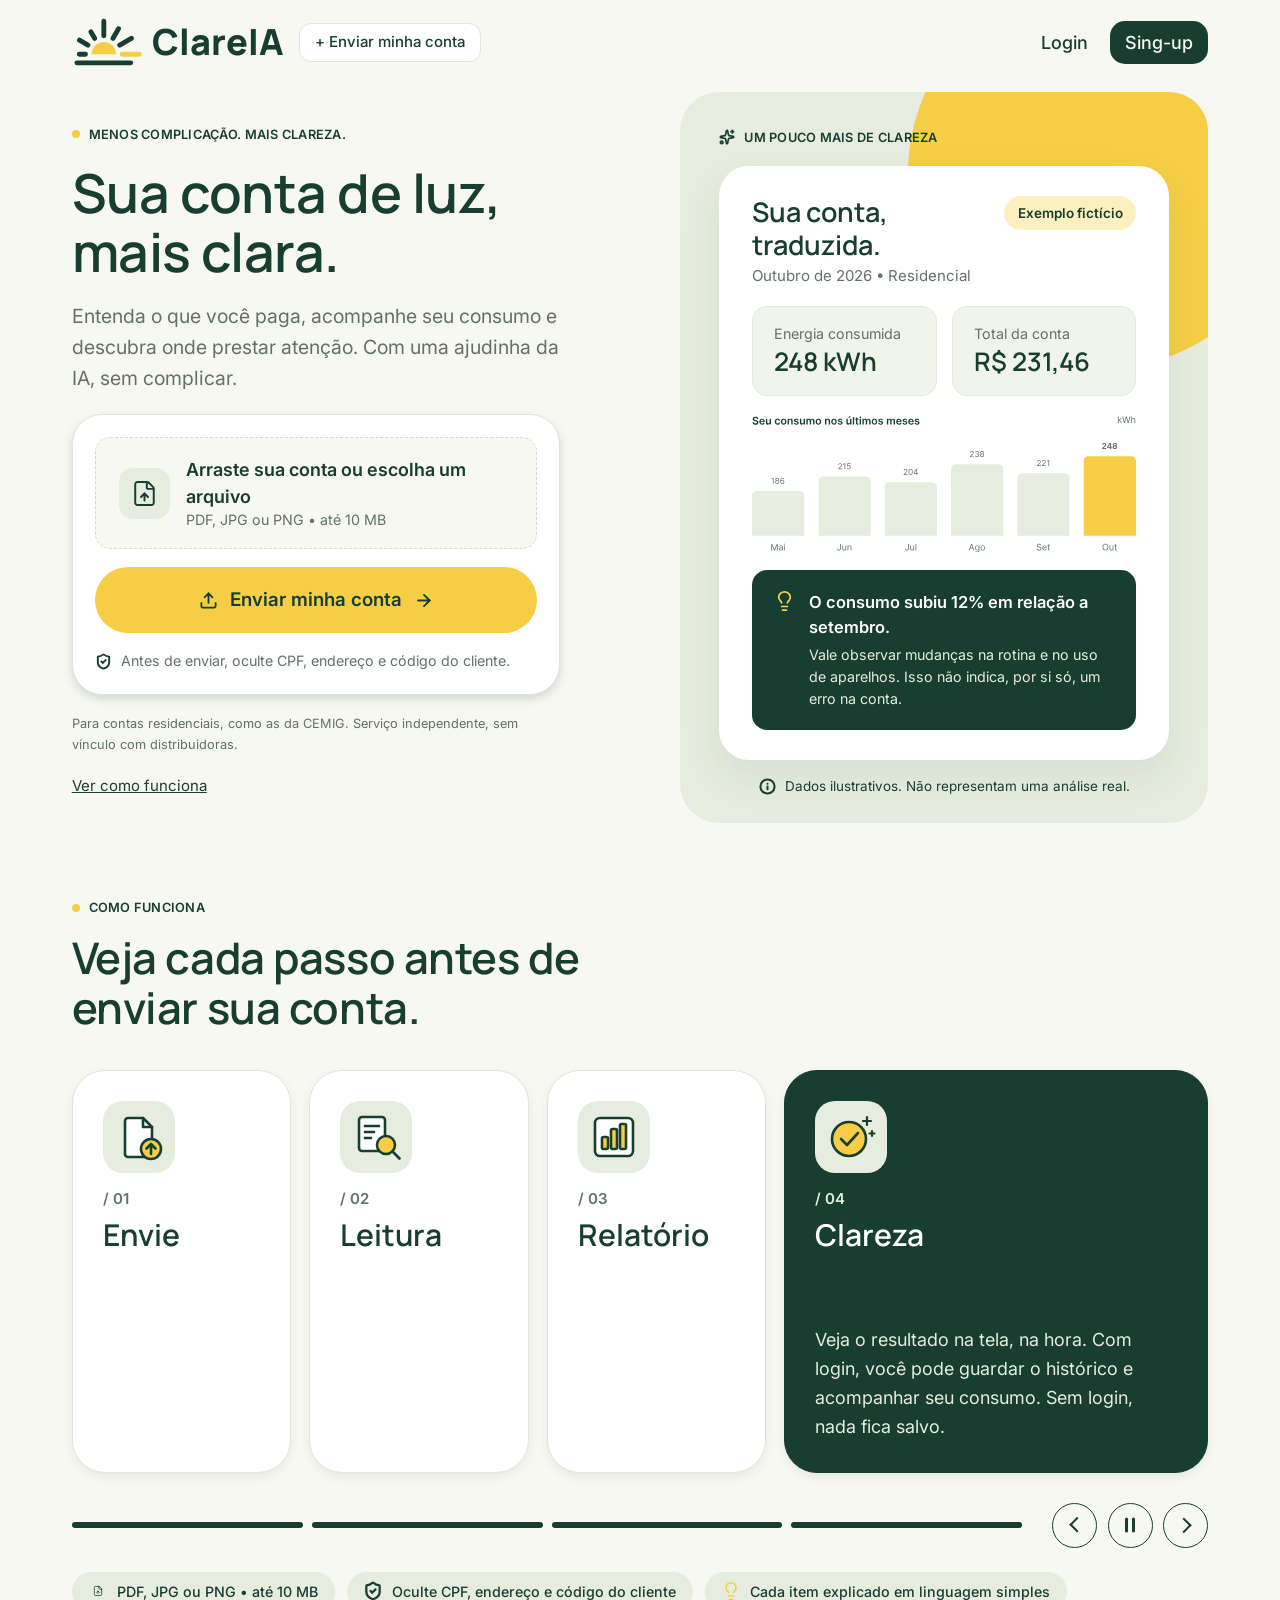
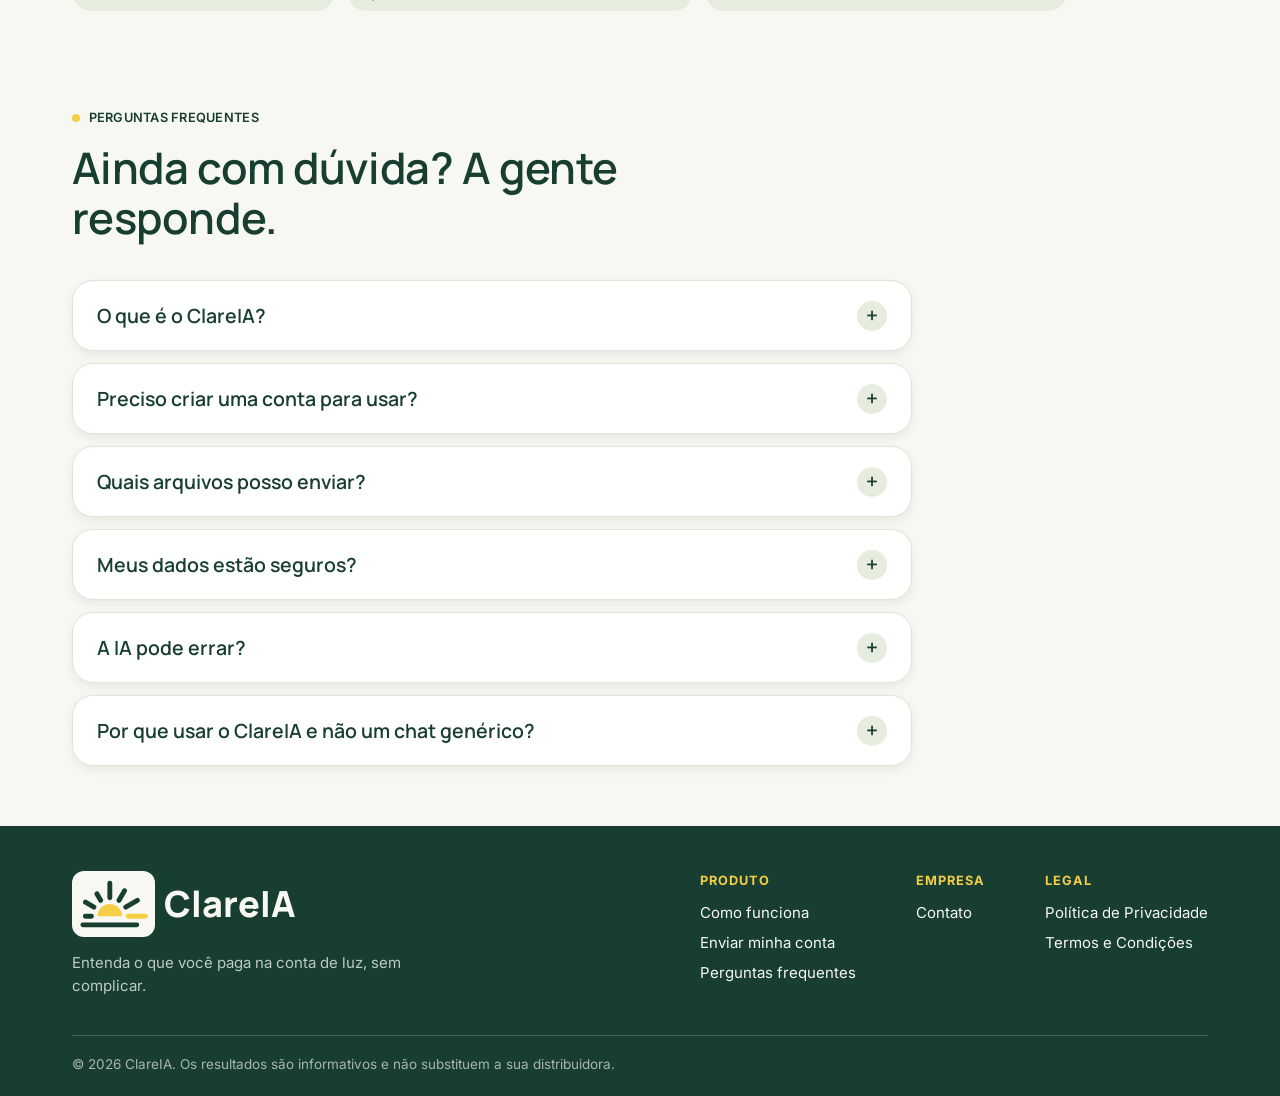
==== commit b20e6bd2: "refactor(header): alinha o header da home com o main" ====
--- a/index.html
+++ b/index.html
@@ -29,13 +29,13 @@
 </head>
 
 <body>
-  <header class="header-app">
+  <header class="header-app header-home">
     <div class="header-esq">
       <a class="clareia-logo" href="./" aria-label="ClareIA, página inicial">
         <img src="img/logo-simbolo.svg" alt="" height="30">
         <span class="logo-texto">ClareIA</span>
       </a>
-      <a class="barra-novo" href="#envio">+ Enviar minha conta</a>
+      <a class="barra-novo" href="#main-title">+ Enviar minha conta</a>
     </div>
     <nav aria-label="Principal">
       <a href="#" class="login hide">Login</a>
@@ -95,7 +95,7 @@
         <img src="img/ponto-amarelo.svg" alt="" width="8" height="8">
         MENOS COMPLICAÇÃO. MAIS CLAREZA.
       </span>
-      <h1>Sua conta de luz,<br>mais clara.</h1>
+      <h1 id="main-title">Sua conta de luz,<br>mais clara.</h1>
       <p>Entenda o que você paga, acompanhe seu consumo e descubra onde
         prestar atenção. Com uma ajudinha da IA, sem complicar.</p>
       <div class="area-de-envio" id="envio">
--- a/css/header.css
+++ b/css/header.css
@@ -45,24 +45,47 @@
 header nav a.hide{
   display: flex;
 }
-header nav a.btn-conta {
+/* botões do header */
+.header-app {
+  flex-wrap: nowrap;
+  align-items: center;
+  padding-inline: var(--gutter-2);
+}
+.header-esq {
+  display: flex;
+  align-items: center;
+  gap: 1rem;
+}
+/* na home o header alinha com as laterais do main (--gutter), não com as do app */
+.header-home {
+  padding-inline: var(--gutter);
+}
+.header-app nav {
+  flex-wrap: nowrap;
+  gap: 1.5rem;
+}
+.barra-botao,
+.barra-novo {
   display: inline-flex;
   align-items: center;
-  gap: 0.8rem;
-  padding: 0.9rem 1.9rem;
-  border: 2px solid var(--verde);
-  border-radius: 100px;
-  font-weight: 600;
-}
-
-header nav a.btn-conta:hover {
-  background-color: var(--verde);
-  color: var(--fundo);
-  text-decoration: none;
-}
-
-header nav a.btn-conta:hover img {
-  filter: invert(1);
+  justify-content: center;
+  height: 2.6rem;
+  min-width: 2.6rem;
+  border: 1px solid #dfe5d9;
+  border-radius: 0.8rem;
+  background: white;
+  color: var(--verde);
+  cursor: pointer;
+  font: inherit;
+  font-weight: 500;
+  text-decoration: none;
+}
+.barra-novo {
+  padding: 0 1rem;
+}
+.barra-botao:hover,
+.barra-novo:hover {
+  background: var(--verde-claro);
 }
 header nav a.login:hover{
   color: var(--amarelo);
@@ -215,7 +238,7 @@
 }
 
 @media (max-width: 1000px){
-  header nav a.hide:not(.btn-conta){
+  header nav a.hide:not(.barra-novo){
     display: none;
   }
   .menu-wrap {
@@ -223,6 +246,9 @@
   }
 }
 @media (max-width: 800px){
+  .header-esq .barra-novo{
+    display: none;
+  }
   header nav a.hide{
     display: none;
   }
@@ -239,3 +265,29 @@
     border-top: 1px solid var(--verde-claro);
   }
 }
+
+/* celular */
+@media (max-width: 600px){
+  header {
+    padding: 0.8rem var(--gutter);
+    align-items: center;
+    flex-wrap: nowrap;
+  }
+  .clareia-logo img {
+    height: 2.6rem;
+  }
+  .logo-texto {
+    font-size: 1.8rem;
+  }
+  .menu-botao img {
+    width: 2.6rem;
+  }
+  header nav .menu {
+    width: min(26rem, calc(100vw - 2 * var(--gutter)));
+  }
+  .menu-painel {
+    gap: 1.2rem;
+    max-height: calc(100dvh - 6rem);
+    overflow-y: auto;
+  }
+}
--- a/css/registrar.css
+++ b/css/registrar.css
@@ -0,0 +1,173 @@
+.modal-registrar {
+  margin: auto;
+  border: none;
+  border-radius: 16px;
+  width: min(580px, 100vw - 12px);
+  padding: 3.2rem 2.75rem 2.75rem;
+  font-size: 1.3rem;
+  box-shadow: 0 12px 40px rgba(23, 62, 48, 0.25);
+  background-color: #fff;
+  color: var(--texto);
+  position: relative;
+}
+
+.modal-registrar[open] {
+  display: flex;
+  flex-direction: column;
+  gap: 1.6rem;
+}
+
+.modal-registrar::backdrop {
+  background: rgba(23, 62, 48, 0.5);
+}
+
+.sr-only {
+  position: absolute;
+  width: 1px;
+  height: 1px;
+  overflow: hidden;
+  clip: rect(0 0 0 0);
+  white-space: nowrap;
+}
+
+.close-btn {
+  position: absolute;
+  top: 1rem;
+  right: 1rem;
+  display: grid;
+  place-items: center;
+  background: transparent;
+  border: none;
+  color: var(--cinza);
+  cursor: pointer;
+}
+
+.close-btn:hover {
+  color: var(--texto);
+}
+
+.modal-logo {
+  align-self: center;
+  margin-bottom: 0.5rem;
+}
+
+.google-btn {
+  display: flex;
+  align-items: center;
+  justify-content: center;
+  gap: 0.75rem;
+  padding: 1rem 1.2rem;
+  border: 1px solid var(--verde-claro);
+  border-radius: 999px;
+  background: #fff;
+  color: var(--texto);
+  font: inherit;
+  font-weight: 500;
+  cursor: pointer;
+}
+
+.google-btn:hover {
+  background: var(--fundo);
+}
+
+.modal-divisor {
+  display: flex;
+  align-items: center;
+  gap: 1rem;
+  color: var(--cinza);
+}
+
+.modal-divisor::before,
+.modal-divisor::after {
+  content: '';
+  flex: 1;
+  height: 1px;
+  background: var(--verde-claro);
+}
+
+#registrarForm {
+  display: flex;
+  flex-direction: column;
+  gap: 1.4rem;
+}
+
+.form-group {
+  display: flex;
+  flex-direction: column;
+  gap: 0.4rem;
+}
+
+.campo {
+  display: flex;
+  align-items: center;
+  gap: 0.6rem;
+  padding: 0 0.9rem;
+  border: 1px solid var(--verde-claro);
+  border-radius: 8px;
+  background: #fff;
+  color: var(--texto);
+}
+
+.campo:focus-within {
+  border-color: var(--verde);
+  box-shadow: 0 0 0 3px var(--verde-claro);
+}
+
+.campo input {
+  flex: 1;
+  min-width: 0;
+  padding: 1.1rem 0;
+  border: none;
+  outline: none;
+  background: transparent;
+  font: inherit;
+  color: var(--texto);
+}
+
+.campo input::placeholder {
+  color: #9aa59e;
+}
+
+.olho {
+  display: grid;
+  place-items: center;
+  background: transparent;
+  border: none;
+  color: inherit;
+  cursor: pointer;
+}
+
+.esqueceu {
+  font-size: 1.1rem;
+  color: var(--cinza);
+}
+
+.esqueceu a,
+.alternar a {
+  color: var(--verde);
+  font-weight: 600;
+  text-decoration: underline;
+  text-underline-offset: 3px;
+  text-decoration-color: var(--amarelo-escuro);
+}
+
+.submit-btn {
+  width: 100%;
+  padding: 1.1rem;
+  background-color: var(--amarelo);
+  color: var(--verde);
+  font: inherit;
+  font-weight: 600;
+  border: none;
+  border-radius: 8px;
+  cursor: pointer;
+}
+
+.submit-btn:hover {
+  background-color: var(--amarelo-escuro);
+}
+
+.alternar {
+  text-align: center;
+  color: var(--cinza);
+}
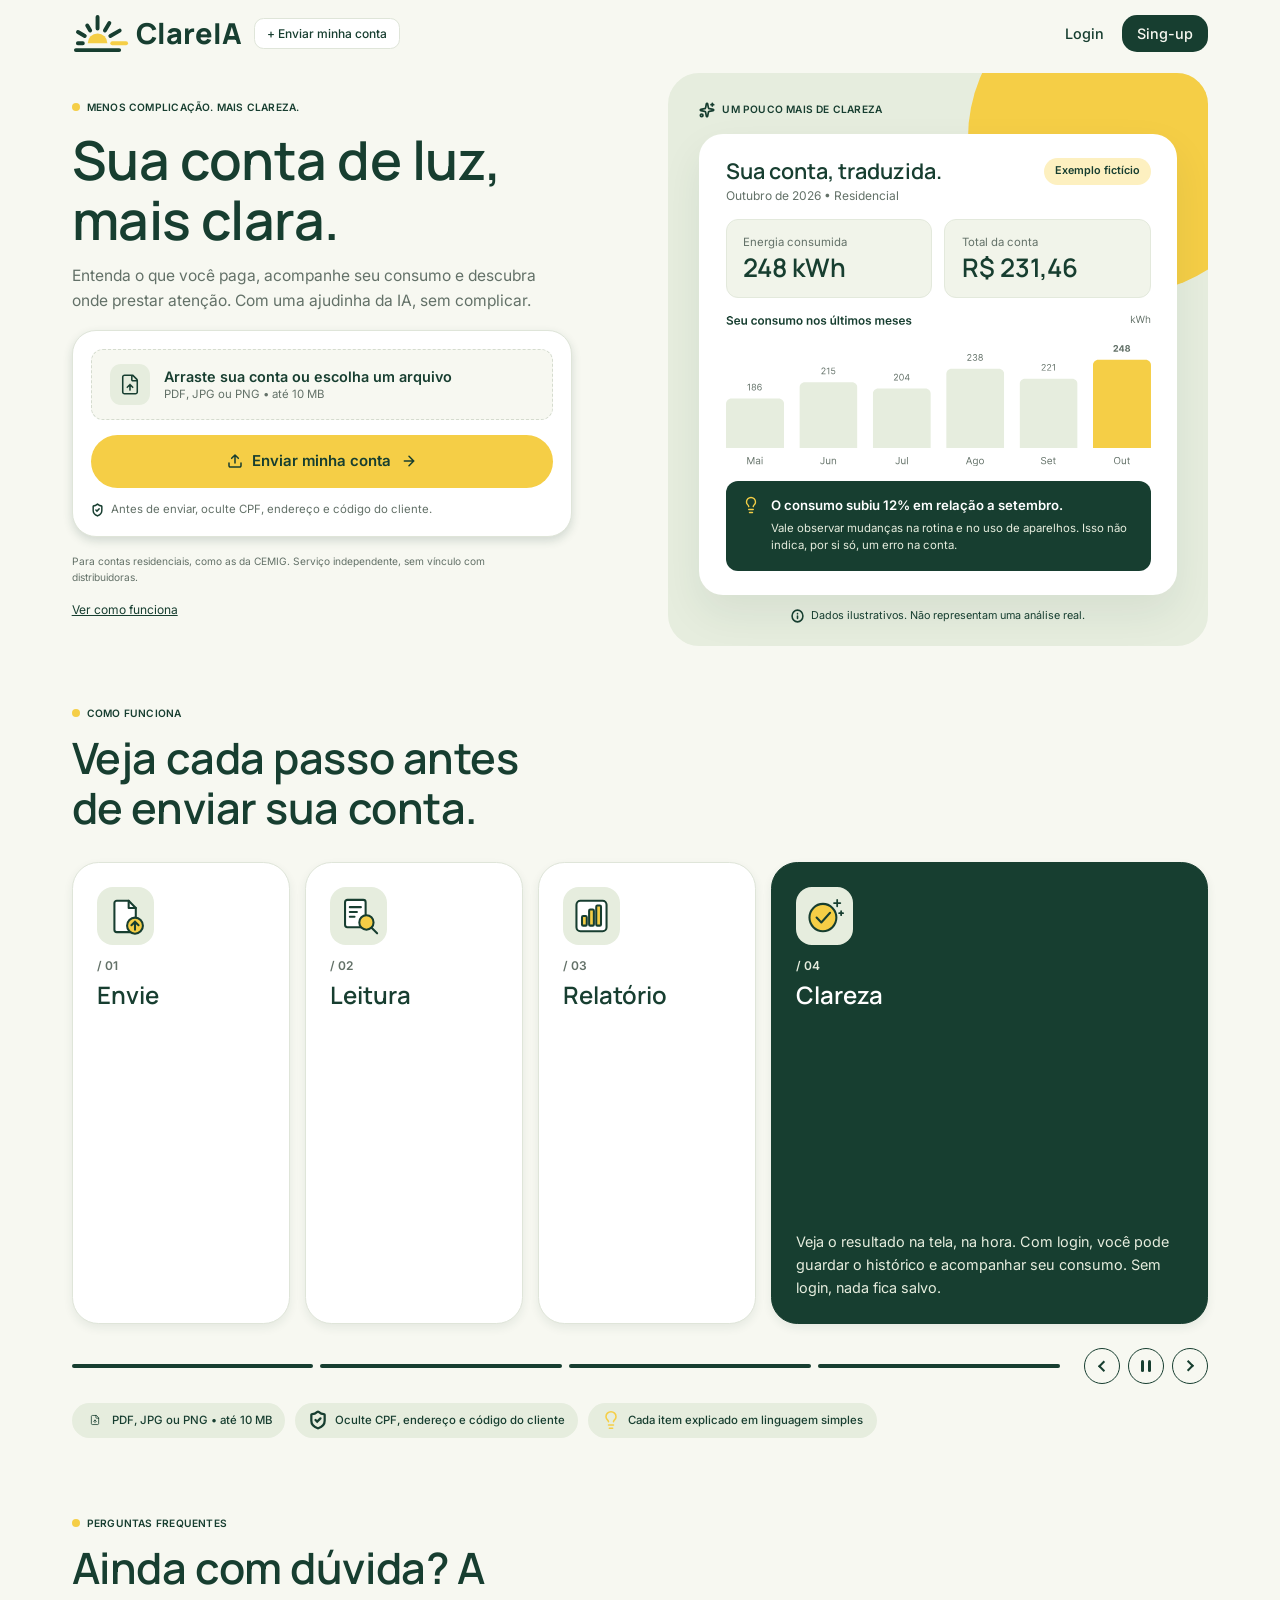
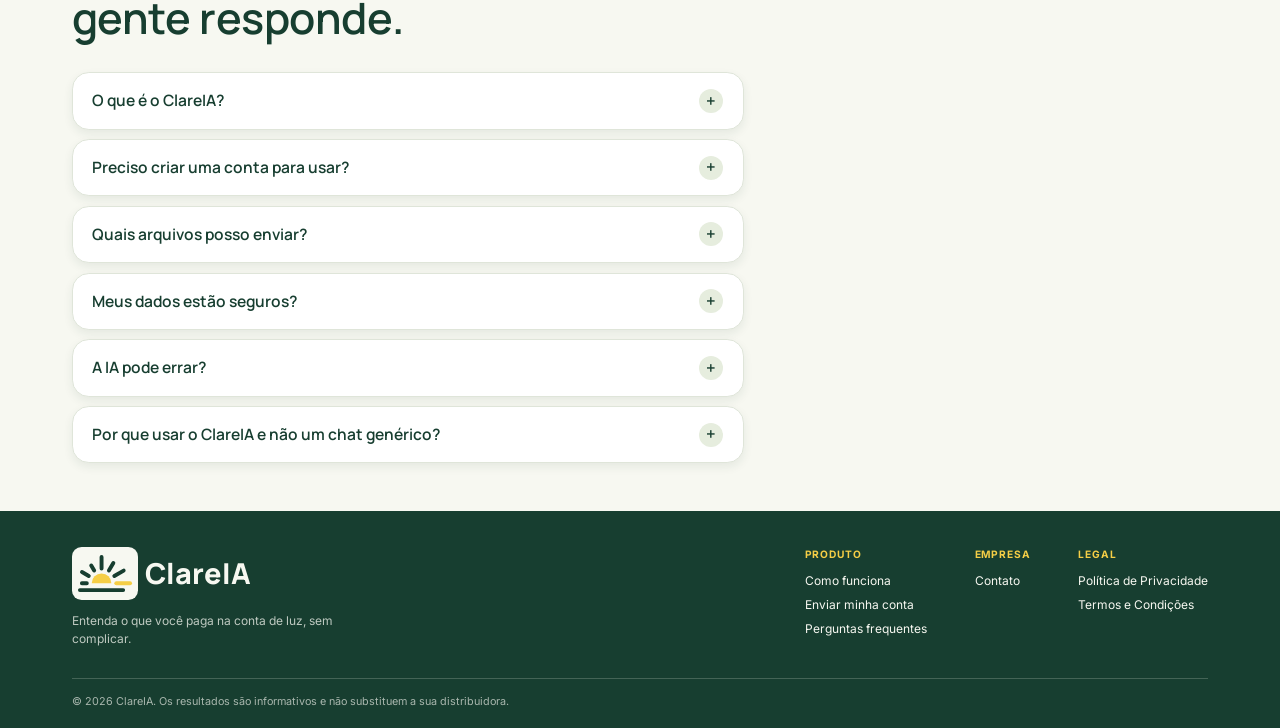
==== commit e2799b24: "refactor(registrar): modal menor, logo do header e rolagem travada enquanto aberto" ====
--- a/index.html
+++ b/index.html
@@ -167,7 +167,10 @@
       <button id="closeModalBtn" class="close-btn" type="button" aria-label="Fechar">
         <svg width="18" height="18" viewBox="0 0 24 24" fill="none" stroke="currentColor" stroke-width="2" stroke-linecap="round"><path d="M5 5l14 14M19 5L5 19"/></svg>
       </button>
-      <img class="modal-logo" src="img/logo-clareia.svg" alt="ClareIA" height="50">
+      <div class="clareia-logo modal-logo" role="img" aria-label="ClareIA">
+        <img src="img/logo-simbolo.svg" alt="" height="30">
+        <span class="logo-texto">ClareIA</span>
+      </div>
       <h2 id="modalTitulo" class="sr-only">Criar conta</h2>
 
       <button type="button" class="google-btn">
@@ -338,6 +341,7 @@
     </div>
     <p class="rodape-copy">&copy; 2026 ClareIA. Os resultados são informativos e não substituem a sua distribuidora.</p>
   </footer>
+  <script src="js/header.js" defer></script>
   <script src="js/registrar.js" defer></script>
   <script src="js/fatura-store.js" defer></script>
   <script src="js/drop-file.js" defer></script>
--- a/css/base.css
+++ b/css/base.css
@@ -13,6 +13,13 @@
 /* tamanho fixo (15px com a fonte padrão do navegador), assim o zoom (Ctrl +/-) funciona */
 html {
   font-size: 93.75%;
+}
+
+/* em telas de notebook o site encolhe sozinho (até 12px = o "80% de zoom"); no monitor grande segue em 15px */
+@media (min-width: 1025px) {
+  html {
+    font-size: clamp(12px, 0.78vw, 15px);
+  }
 }
 
 *,
--- a/css/registrar.css
+++ b/css/registrar.css
@@ -2,19 +2,19 @@
   margin: auto;
   border: none;
   border-radius: 16px;
-  width: min(580px, 100vw - 12px);
-  padding: 3.2rem 2.75rem 2.75rem;
-  font-size: 1.3rem;
+  width: min(440px, 100vw - 12px);
+  padding: 2.8rem 2rem 2.4rem;
+  font-size: 1.15rem;
   box-shadow: 0 12px 40px rgba(23, 62, 48, 0.25);
   background-color: #fff;
   color: var(--texto);
-  position: relative;
+  position: fixed; /* mantém o modal na camada de cima, sem pular a rolagem da página */
 }
 
 .modal-registrar[open] {
   display: flex;
   flex-direction: column;
-  gap: 1.6rem;
+  gap: 1.3rem;
 }
 
 .modal-registrar::backdrop {
@@ -51,12 +51,20 @@
   margin-bottom: 0.5rem;
 }
 
+.modal-logo img {
+  height: 4.4rem;
+}
+
+.modal-logo .logo-texto {
+  font-size: 3rem;
+}
+
 .google-btn {
   display: flex;
   align-items: center;
   justify-content: center;
   gap: 0.75rem;
-  padding: 1rem 1.2rem;
+  padding: 0.8rem 1.2rem;
   border: 1px solid var(--verde-claro);
   border-radius: 999px;
   background: #fff;
@@ -88,7 +96,7 @@
 #registrarForm {
   display: flex;
   flex-direction: column;
-  gap: 1.4rem;
+  gap: 1.1rem;
 }
 
 .form-group {
@@ -116,7 +124,7 @@
 .campo input {
   flex: 1;
   min-width: 0;
-  padding: 1.1rem 0;
+  padding: 0.85rem 0;
   border: none;
   outline: none;
   background: transparent;
@@ -153,7 +161,7 @@
 
 .submit-btn {
   width: 100%;
-  padding: 1.1rem;
+  padding: 0.85rem;
   background-color: var(--amarelo);
   color: var(--verde);
   font: inherit;
@@ -171,3 +179,8 @@
   text-align: center;
   color: var(--cinza);
 }
+
+/* trava a rolagem da página enquanto o modal está aberto */
+html:has(dialog[open]) {
+  overflow: hidden;
+}
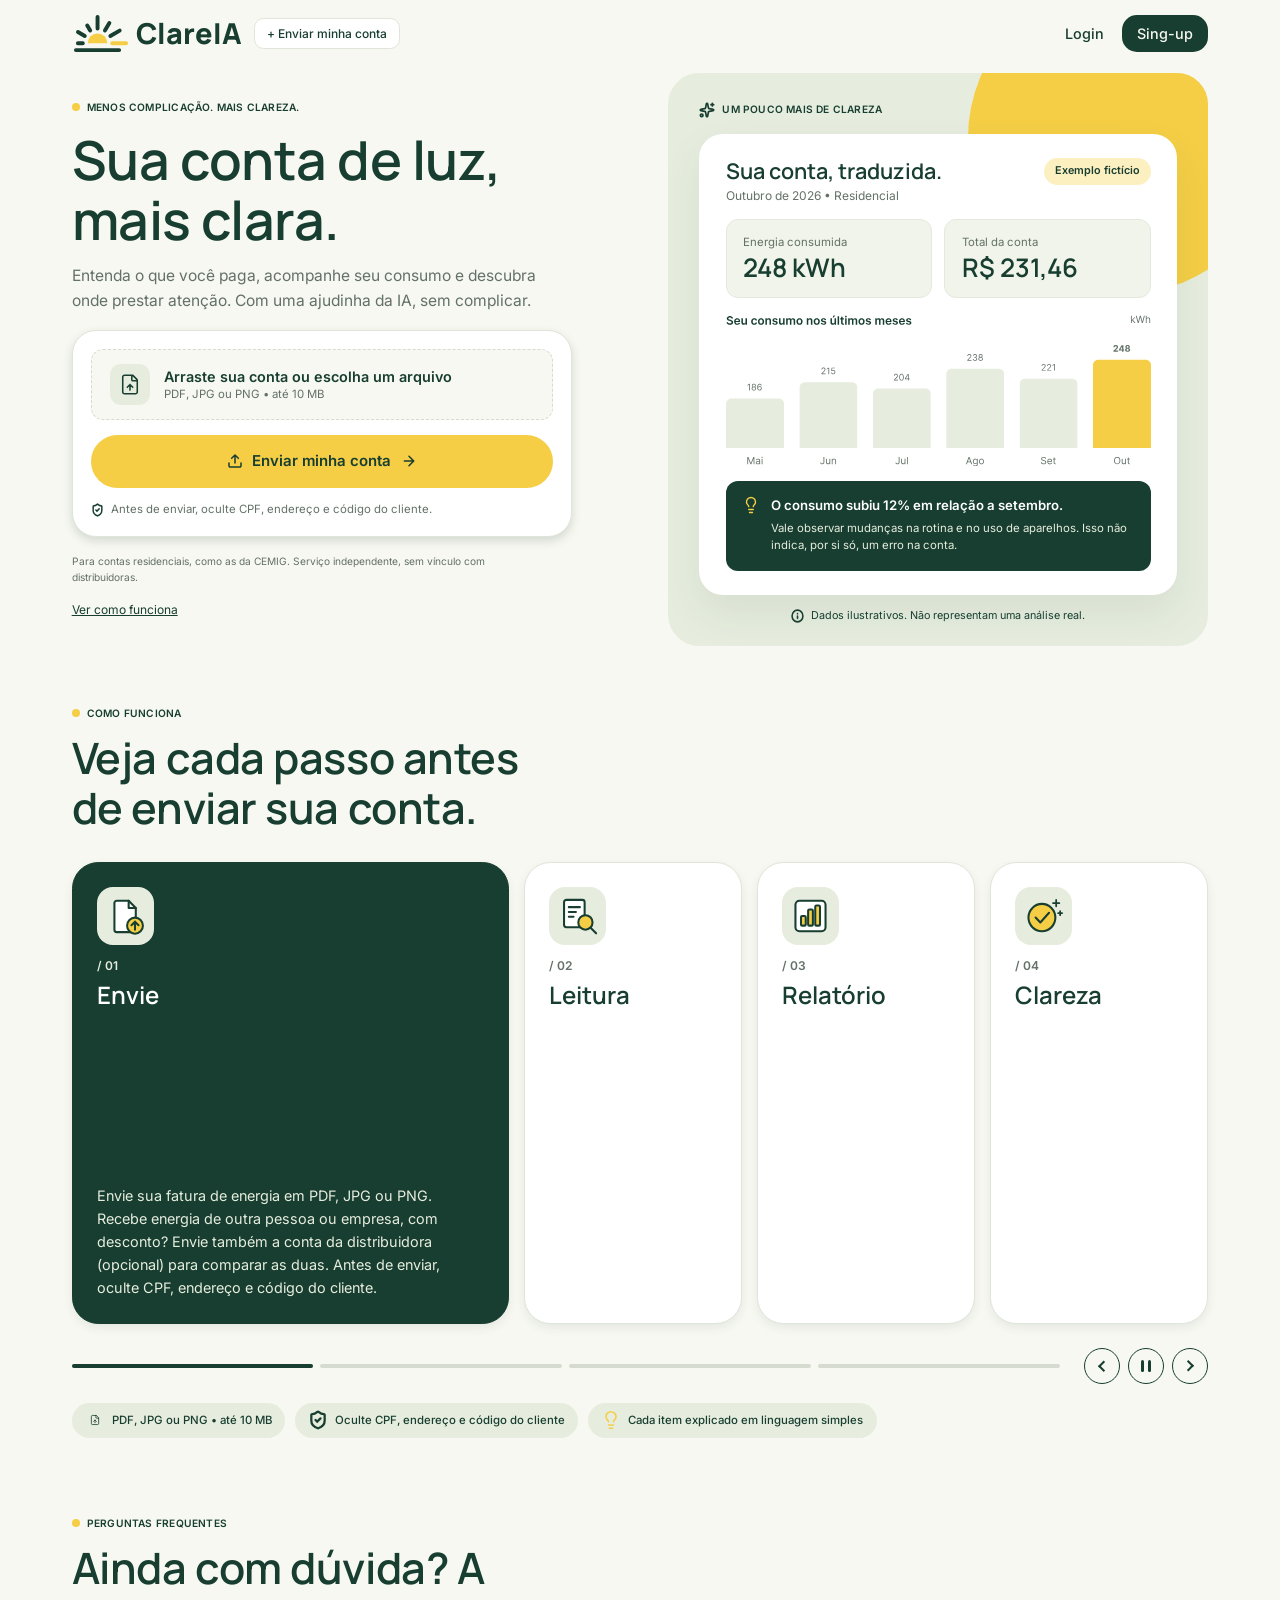
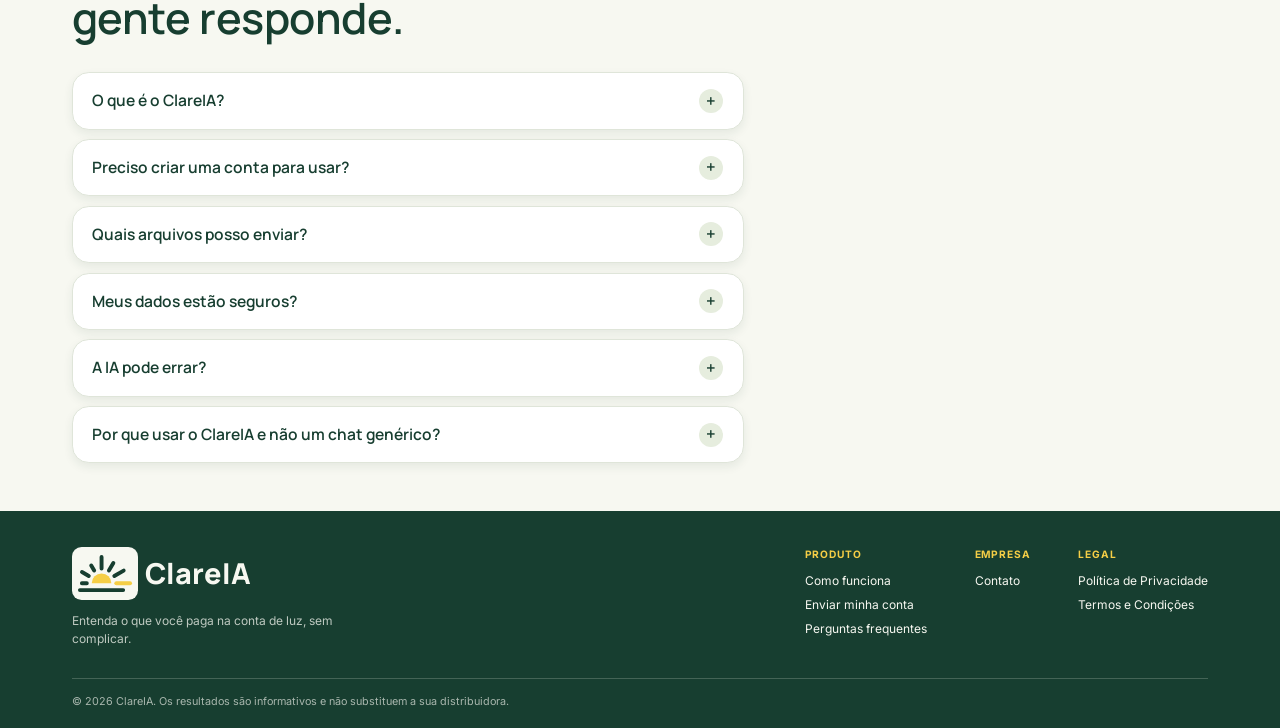
==== commit dbb70338: "feat(header): fixa o header da home no topo e compacta ao rolar" ====
--- a/index.html
+++ b/index.html
@@ -167,10 +167,7 @@
       <button id="closeModalBtn" class="close-btn" type="button" aria-label="Fechar">
         <svg width="18" height="18" viewBox="0 0 24 24" fill="none" stroke="currentColor" stroke-width="2" stroke-linecap="round"><path d="M5 5l14 14M19 5L5 19"/></svg>
       </button>
-      <div class="clareia-logo modal-logo" role="img" aria-label="ClareIA">
-        <img src="img/logo-simbolo.svg" alt="" height="30">
-        <span class="logo-texto">ClareIA</span>
-      </div>
+      <img class="modal-logo" src="img/logo-clareia.svg" alt="ClareIA" height="50">
       <h2 id="modalTitulo" class="sr-only">Criar conta</h2>
 
       <button type="button" class="google-btn">
--- a/css/header.css
+++ b/css/header.css
@@ -59,6 +59,26 @@
 /* na home o header alinha com as laterais do main (--gutter), não com as do app */
 .header-home {
   padding-inline: var(--gutter);
+}
+/* na home o header acompanha a rolagem: fica translúcido e compacta um pouco para sobrar espaço pro conteúdo */
+.header-home {
+  position: sticky;
+  top: 0;
+  z-index: 50;
+  transition: padding 0.25s ease, background-color 0.25s ease, box-shadow 0.25s ease;
+}
+.header-home .clareia-logo img {
+  transition: height 0.25s ease;
+}
+.header-home.rolou {
+  padding-block: 0.75rem;
+  background-color: rgba(247, 248, 241, 0.85);
+  box-shadow: 0 1px 0 var(--verde-claro), 0 8px 24px rgba(23, 62, 48, 0.08);
+  -webkit-backdrop-filter: blur(10px);
+  backdrop-filter: blur(10px);
+}
+.header-home.rolou .clareia-logo img {
+  height: 3.1rem;
 }
 .header-app nav {
   flex-wrap: nowrap;
--- a/css/como-funciona.css
+++ b/css/como-funciona.css
@@ -6,7 +6,7 @@
    e do próximo bloco embaixo */
 .como-funciona {
   --tempo: 6s;
-  scroll-margin-top: 5dvh;
+  scroll-margin-top: 4rem; /* altura do header fixo */
   min-height: 90dvh;
   display: flex;
   flex-flow: column;
--- a/css/faq.css
+++ b/css/faq.css
@@ -1,5 +1,5 @@
 .faq {
-  scroll-margin-top: 5dvh;
+  scroll-margin-top: 4rem; /* altura do header fixo */
   padding: 3.5rem var(--gutter) 4rem;
 }
 .faq .eyebrow {
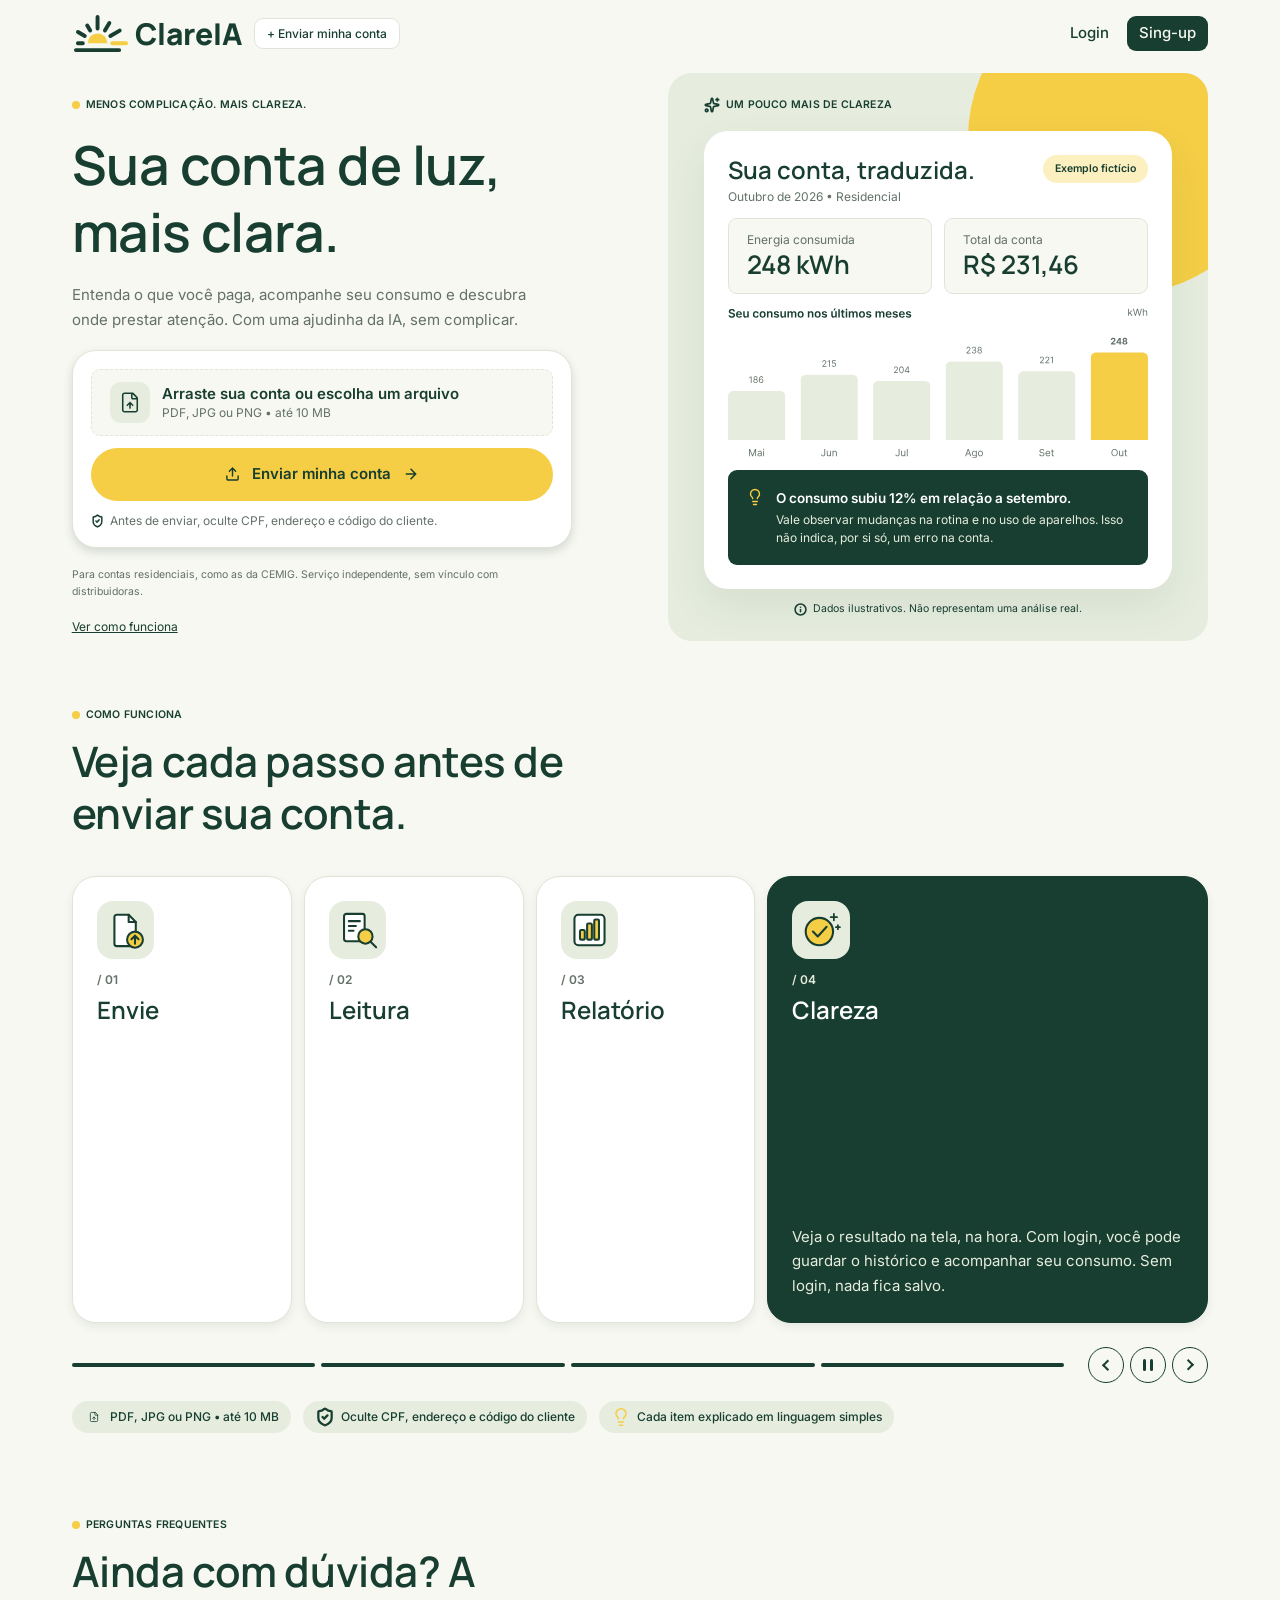
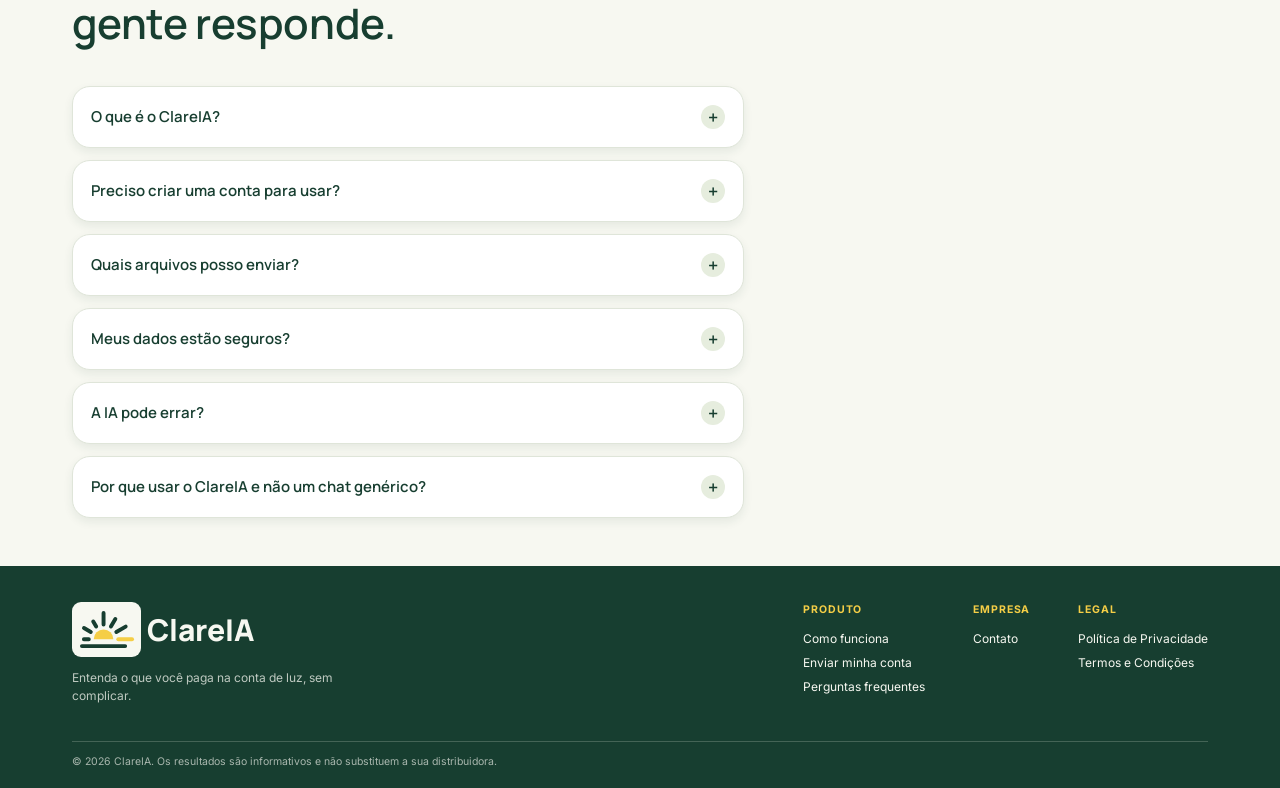
==== commit fef5513b: "Aprimorando sistema de login e cadastro" ====
--- a/index.html
+++ b/index.html
@@ -39,7 +39,7 @@
     </div>
     <nav aria-label="Principal">
       <a href="#" class="login hide">Login</a>
-      <a href="#" class="sing-up hide" id="openModalBtn">Sing-up</a>
+      <a href="pages/cadastro.html" class="sing-up hide">Sing-up</a>
       <div class="menu-wrap">
         <button class="menu-botao" type="button" aria-label="Abrir menu" aria-haspopup="true">
           <img src="img/menu-hamburguer.svg" width="40" alt="">
@@ -80,7 +80,7 @@
               </ul>
               <ul class="menu-conta">
                 <li><a href="#">Login</a></li>
-                <li><a href="#">Sing-up</a></li>
+                <li><a href="pages/cadastro.html">Sing-up</a></li>
               </ul>
             </div>
           </div>
@@ -167,7 +167,10 @@
       <button id="closeModalBtn" class="close-btn" type="button" aria-label="Fechar">
         <svg width="18" height="18" viewBox="0 0 24 24" fill="none" stroke="currentColor" stroke-width="2" stroke-linecap="round"><path d="M5 5l14 14M19 5L5 19"/></svg>
       </button>
-      <img class="modal-logo" src="img/logo-clareia.svg" alt="ClareIA" height="50">
+      <div class="clareia-logo modal-logo" role="img" aria-label="ClareIA">
+        <img src="img/logo-simbolo.svg" alt="" height="30">
+        <span class="logo-texto">ClareIA</span>
+      </div>
       <h2 id="modalTitulo" class="sr-only">Criar conta</h2>
 
       <button type="button" class="google-btn">
@@ -343,6 +346,7 @@
   <script src="js/fatura-store.js" defer></script>
   <script src="js/drop-file.js" defer></script>
   <script src="js/como-funciona.js" defer></script>
+  <script src="js/index.js" defer></script>
 </body>
 
 </html>
--- a/css/base.css
+++ b/css/base.css
@@ -1,24 +1,57 @@
 :root {
-  --verde: #173E30;
-  --verde-claro: #E6EDDE;
-  --fundo: #F7F8F1;
-  --amarelo: #F5CE46;
-  --amarelo-escuro: #D1AD36;
-  --texto: #173E30;
-  --cinza: #637168;
+  --color-green-950: #0F2C22;
+  --color-green-900: #173E30;
+  --color-green-200: #E6EDDE;
+  --color-beige-100: #F7F8F1;
+  --color-yellow-100: #FDF0C0;
+  --color-yellow-500: #F5CE46;
+  --color-yellow-700: #F5B800;
+  --color-gray-500: #637168;
+  --color-gray-200: #DFE5D9;
+  --color-white: #FFFFFF;
+
+  --verde: var(--color-green-900);
+  --verde-escuro: var(--color-green-950);
+  --verde-claro: var(--color-green-200);
+  --fundo: var(--color-beige-100);
+  --amarelo-claro: var(--color-yellow-100);
+  --amarelo: var(--color-yellow-500);
+  --amarelo-escuro: var(--color-yellow-700);
+  --texto: var(--color-green-900);
+  --cinza: var(--color-gray-500);
+  --borda: var(--color-gray-200);
+  --branco: var(--color-white);
+
+  --font-size-xs: 0.75rem; --font-size-sm: 0.875rem;  
+  --font-size-base: 1rem; --font-size-lg: 1.125rem;  
+  --font-size-xl: 1.25rem; --font-size-2xl: 1.5rem;
+  --font-size-3xl: 2rem; --font-size-4xl: 2.5rem; --font-size-5xl: 3rem;
+  /* títulos fluidos: crescem com a tela entre um mínimo e um máximo */
+  --font-size-title: clamp(var(--font-size-3xl), 3.4vw, 3.5rem);
+  --font-size-display: clamp(var(--font-size-5xl), 4.2vw, 5rem);
+
+  --leading-none: 1;
+  --leading-tight: 1.25; --leading-snug: 1.375; --leading-normal: 1.5;
+  --leading-relaxed: 1.625;
+
+  --space-1: 0.25rem; --space-2: 0.5rem; --space-3: 1rem;
+  --space-4: 1.5rem; --space-5: 2rem; --space-6: 3rem;
+  --space-7: 4rem; --space-8: 8rem;
+
+  --radius-sm: 0.375rem; --radius-md: 0.75rem;
+  --radius-lg: 1.5rem; --radius-xl: 2rem; --radius-full: 9999px;
+
+  --font-sans: 'Inter', sans-serif;
+  --font-manrope: 'Manrope', sans-serif;
+
   --gutter: 5.6vw;
   --gutter-2: clamp(1rem, 2vw, 2rem); /* laterais menores, para telas de app (resultado) */
-}
-
-/* tamanho fixo (15px com a fonte padrão do navegador), assim o zoom (Ctrl +/-) funciona */
-html {
-  font-size: 93.75%;
 }
 
 /* em telas de notebook o site encolhe sozinho (até 12px = o "80% de zoom"); no monitor grande segue em 15px */
 @media (min-width: 1025px) {
   html {
-    font-size: clamp(12px, 0.78vw, 15px);
+    font-size: clamp(12px, 0.8vw, 16px);
   }
 }
 
@@ -38,9 +71,9 @@
   flex-direction: column;
   background-color: var(--fundo);
   color: var(--texto);
-  font-family: 'Inter', sans-serif;
-  font-size: 1rem;
-  line-height: 1.5;
+  font-family: var(--font-sans);
+  font-size: var(--font-size-base);
+  line-height: var(--leading-normal);
 }
 
 img {
--- a/css/header.css
+++ b/css/header.css
@@ -2,14 +2,14 @@
   display: flex;
   flex-wrap: wrap;
   justify-content: space-between;
-  gap: 1rem 2rem;
-  padding: 1rem var(--gutter);
+  gap: var(--space-3) var(--space-5);
+  padding: var(--space-3) var(--gutter);
 }
 
 .clareia-logo {
   display: flex;
   align-items: center;
-  gap: 0.6rem;
+  gap: var(--space-2);
   text-decoration: none;
 }
 
@@ -19,10 +19,10 @@
 }
 
 .logo-texto {
-  font-family: 'Manrope', sans-serif;
+  font-family: var(--font-manrope);
   font-weight: 800;
-  font-size: 2.4rem;
-  line-height: 1;
+  font-size: var(--font-size-4xl);
+  line-height: var(--leading-none);
   color: var(--verde);
 }
 
@@ -30,12 +30,12 @@
   display: flex;
   flex-wrap: wrap;
   align-items: center;
-  gap: 1rem 2.6rem;
+  gap: var(--space-3) var(--space-6);
 }
 
 header nav a {
   text-decoration: none;
-  font-size: 1.2rem;
+  font-size: var(--font-size-xl);
   font-weight: 500;
 }
 
@@ -54,7 +54,7 @@
 .header-esq {
   display: flex;
   align-items: center;
-  gap: 1rem;
+  gap: var(--space-3);
 }
 /* na home o header alinha com as laterais do main (--gutter), não com as do app */
 .header-home {
@@ -71,9 +71,9 @@
   transition: height 0.25s ease;
 }
 .header-home.rolou {
-  padding-block: 0.75rem;
-  background-color: rgba(247, 248, 241, 0.85);
-  box-shadow: 0 1px 0 var(--verde-claro), 0 8px 24px rgba(23, 62, 48, 0.08);
+  padding-block: var(--space-3);
+  background-color: color-mix(in srgb, var(--fundo) 85%, transparent);
+  box-shadow: 0 1px 0 var(--verde-claro), 0 8px 24px color-mix(in srgb, var(--verde) 8%, transparent);
   -webkit-backdrop-filter: blur(10px);
   backdrop-filter: blur(10px);
 }
@@ -82,7 +82,7 @@
 }
 .header-app nav {
   flex-wrap: nowrap;
-  gap: 1.5rem;
+  gap: var(--space-4);
 }
 .barra-botao,
 .barra-novo {
@@ -91,9 +91,9 @@
   justify-content: center;
   height: 2.6rem;
   min-width: 2.6rem;
-  border: 1px solid #dfe5d9;
-  border-radius: 0.8rem;
-  background: white;
+  border: 1px solid var(--borda);
+  border-radius: var(--radius-md);
+  background: var(--branco);
   color: var(--verde);
   cursor: pointer;
   font: inherit;
@@ -101,7 +101,7 @@
   text-decoration: none;
 }
 .barra-novo {
-  padding: 0 1rem;
+  padding: 0 var(--space-3);
 }
 .barra-botao:hover,
 .barra-novo:hover {
@@ -113,9 +113,9 @@
 header nav a.sing-up{
   background-color: var(--verde);
   color: var(--fundo);
-  padding: 8px 15px;
+  padding: var(--space-2) var(--space-3);
   border: 1px;
-  border-radius: 15px;
+  border-radius: var(--radius-md);
   text-decoration: none;
 }
 header nav a.sing-up:hover{
@@ -144,7 +144,7 @@
   right: 0;
   z-index: 10;
   width: min(640px, 90vw);
-  padding-top: 1rem; /* ponte invisível: o mouse não "sai" ao descer até o painel */
+  padding-top: var(--space-3); /* ponte invisível: o mouse não "sai" ao descer até o painel */
   opacity: 0;
   visibility: hidden;
   transform: translateY(-6px);
@@ -161,23 +161,23 @@
 .menu-painel {
   display: grid;
   grid-template-columns: 1.4fr 1fr;
-  gap: 2rem;
-  padding: 2rem;
+  gap: var(--space-5);
+  padding: var(--space-5);
   background-color: var(--fundo);
   border: 1px solid var(--verde-claro);
-  border-radius: 20px;
-  box-shadow: 0 20px 40px rgba(23, 62, 48, 0.15);
+  border-radius: var(--radius-lg);
+  box-shadow: 0 20px 40px color-mix(in srgb, var(--verde) 15%, transparent);
 }
 
 .menu-destaques {
   display: flex;
   flex-direction: column;
-  gap: 0.6rem;
+  gap: var(--space-2);
 }
 
 .menu-titulo {
-  margin: 0 0 0.6rem;
-  font-size: 0.85rem;
+  margin: 0 0 var(--space-2);
+  font-size: var(--font-size-sm);
   font-weight: 700;
   letter-spacing: 0.08em;
   text-transform: uppercase;
@@ -187,9 +187,9 @@
 header nav .menu-item {
   display: flex;
   align-items: center;
-  gap: 1rem;
-  padding: 0.6rem;
-  border-radius: 14px;
+  gap: var(--space-3);
+  padding: var(--space-2);
+  border-radius: var(--radius-md);
   color: var(--texto);
 }
 
@@ -203,7 +203,7 @@
   flex: none;
   width: 3.6rem;
   height: 3.6rem;
-  border-radius: 12px;
+  border-radius: var(--radius-md);
   background-color: var(--verde-claro);
 }
 
@@ -213,13 +213,13 @@
 
 .menu-item strong {
   display: block;
-  font-size: 1.1rem;
+  font-size: var(--font-size-lg);
   font-weight: 700;
 }
 
 .menu-item small {
   display: block;
-  font-size: 0.9rem;
+  font-size: var(--font-size-sm);
   color: var(--cinza);
 }
 
@@ -227,8 +227,8 @@
   display: flex;
   flex-direction: column;
   justify-content: space-between;
-  gap: 1.5rem;
-  padding-left: 2rem;
+  gap: var(--space-4);
+  padding-left: var(--space-5);
   border-left: 1px solid var(--verde-claro);
 }
 
@@ -236,14 +236,14 @@
   list-style: none;
   display: flex;
   flex-direction: column;
-  gap: 0.4rem;
+  gap: var(--space-2);
   padding: 0;
   margin: 0;
 }
 
 .menu-lateral a {
   display: block;
-  padding: 0.5rem 0;
+  padding: var(--space-2) 0;
   font-weight: 600;
   color: var(--texto);
 }
@@ -253,7 +253,7 @@
 }
 
 .menu-conta {
-  padding-top: 1.5rem !important;
+  padding-top: var(--space-4) !important;
   border-top: 1px solid var(--verde-claro);
 }
 
@@ -276,11 +276,11 @@
 @media (max-width: 600px){
   .menu-painel {
     grid-template-columns: 1fr;
-    padding: 1.4rem;
+    padding: var(--space-4);
   }
   .menu-lateral {
     padding-left: 0;
-    padding-top: 1.5rem;
+    padding-top: var(--space-4);
     border-left: 0;
     border-top: 1px solid var(--verde-claro);
   }
@@ -289,7 +289,7 @@
 /* celular */
 @media (max-width: 600px){
   header {
-    padding: 0.8rem var(--gutter);
+    padding: var(--space-3) var(--gutter);
     align-items: center;
     flex-wrap: nowrap;
   }
@@ -297,7 +297,7 @@
     height: 2.6rem;
   }
   .logo-texto {
-    font-size: 1.8rem;
+    font-size: var(--font-size-3xl);
   }
   .menu-botao img {
     width: 2.6rem;
@@ -306,7 +306,7 @@
     width: min(26rem, calc(100vw - 2 * var(--gutter)));
   }
   .menu-painel {
-    gap: 1.2rem;
+    gap: var(--space-3);
     max-height: calc(100dvh - 6rem);
     overflow-y: auto;
   }
--- a/css/registrar.css
+++ b/css/registrar.css
@@ -1,12 +1,12 @@
 .modal-registrar {
   margin: auto;
   border: none;
-  border-radius: 16px;
+  border-radius: var(--radius-md);
   width: min(440px, 100vw - 12px);
-  padding: 2.8rem 2rem 2.4rem;
-  font-size: 1.15rem;
-  box-shadow: 0 12px 40px rgba(23, 62, 48, 0.25);
-  background-color: #fff;
+  padding: var(--space-6) var(--space-5) var(--space-5);
+  font-size: var(--font-size-lg);
+  box-shadow: 0 12px 40px color-mix(in srgb, var(--verde) 25%, transparent);
+  background-color: var(--branco);
   color: var(--texto);
   position: fixed; /* mantém o modal na camada de cima, sem pular a rolagem da página */
 }
@@ -14,20 +14,11 @@
 .modal-registrar[open] {
   display: flex;
   flex-direction: column;
-  gap: 1.3rem;
+  gap: var(--space-4);
 }
 
 .modal-registrar::backdrop {
-  background: rgba(23, 62, 48, 0.5);
-}
-
-.sr-only {
-  position: absolute;
-  width: 1px;
-  height: 1px;
-  overflow: hidden;
-  clip: rect(0 0 0 0);
-  white-space: nowrap;
+  background: color-mix(in srgb, var(--verde) 50%, transparent);
 }
 
 .close-btn {
@@ -48,7 +39,7 @@
 
 .modal-logo {
   align-self: center;
-  margin-bottom: 0.5rem;
+  margin-bottom: var(--space-2);
 }
 
 .modal-logo img {
@@ -56,18 +47,18 @@
 }
 
 .modal-logo .logo-texto {
-  font-size: 3rem;
+  font-size: var(--font-size-5xl);
 }
 
 .google-btn {
   display: flex;
   align-items: center;
   justify-content: center;
-  gap: 0.75rem;
-  padding: 0.8rem 1.2rem;
+  gap: var(--space-3);
+  padding: var(--space-3) var(--space-3);
   border: 1px solid var(--verde-claro);
-  border-radius: 999px;
-  background: #fff;
+  border-radius: var(--radius-full);
+  background: var(--branco);
   color: var(--texto);
   font: inherit;
   font-weight: 500;
@@ -81,7 +72,7 @@
 .modal-divisor {
   display: flex;
   align-items: center;
-  gap: 1rem;
+  gap: var(--space-3);
   color: var(--cinza);
 }
 
@@ -96,23 +87,23 @@
 #registrarForm {
   display: flex;
   flex-direction: column;
-  gap: 1.1rem;
+  gap: var(--space-3);
 }
 
 .form-group {
   display: flex;
   flex-direction: column;
-  gap: 0.4rem;
+  gap: var(--space-2);
 }
 
 .campo {
   display: flex;
   align-items: center;
-  gap: 0.6rem;
-  padding: 0 0.9rem;
+  gap: var(--space-2);
+  padding: 0 var(--space-3);
   border: 1px solid var(--verde-claro);
-  border-radius: 8px;
-  background: #fff;
+  border-radius: var(--radius-sm);
+  background: var(--branco);
   color: var(--texto);
 }
 
@@ -124,7 +115,7 @@
 .campo input {
   flex: 1;
   min-width: 0;
-  padding: 0.85rem 0;
+  padding: var(--space-3) 0;
   border: none;
   outline: none;
   background: transparent;
@@ -133,7 +124,7 @@
 }
 
 .campo input::placeholder {
-  color: #9aa59e;
+  color: var(--cinza);
 }
 
 .olho {
@@ -146,7 +137,7 @@
 }
 
 .esqueceu {
-  font-size: 1.1rem;
+  font-size: var(--font-size-lg);
   color: var(--cinza);
 }
 
@@ -161,13 +152,13 @@
 
 .submit-btn {
   width: 100%;
-  padding: 0.85rem;
+  padding: var(--space-3);
   background-color: var(--amarelo);
   color: var(--verde);
   font: inherit;
   font-weight: 600;
   border: none;
-  border-radius: 8px;
+  border-radius: var(--radius-sm);
   cursor: pointer;
 }
 
--- a/css/index.css
+++ b/css/index.css
@@ -3,74 +3,74 @@
   display: grid;
   grid-template-columns: minmax(0, 1fr) minmax(0, 1.08fr);
   align-items: stretch;
-  column-gap: 8rem;
-  padding: 0.5rem var(--gutter) 1.5rem;
+  column-gap: var(--space-8);
+  padding: var(--space-2) var(--gutter) var(--space-4);
 }
 .main-container{
   align-self: start;
   display: flex;
   flex-flow: column;
-  gap: 1.3rem;
+  gap: var(--space-4);
   color: var(--verde);
-  padding-top: 2.2rem; /* alinha o topo com o conteúdo do aside */
+  padding-top: var(--space-5); /* alinha o topo com o conteúdo do aside */
 }
 .eyebrow{
   display: flex;
   align-items: center;
-  gap: 0.6rem;
-  font-weight: 600;
-  font-size: 0.85rem;
+  gap: var(--space-2);
+  font-weight: 600;
+  font-size: var(--font-size-sm);
   letter-spacing: 0.02em;
 }
 
 .main-container h1{
-  font-family: 'Manrope', 'Inter', sans-serif;
-  font-weight: 600;
-  font-size: clamp(3rem, 4.2vw, 5rem);
+  font-family: var(--font-manrope);
+  font-weight: 600;
+  font-size: var(--font-size-display);
   letter-spacing: -0.01em;
-  line-height: 1.1;
+  line-height: var(--leading-tight);
 }
 .main-container p{
-  font-size: 1.3rem;
-  line-height: 1.6;
+  font-size: var(--font-size-xl);
+  line-height: var(--leading-relaxed);
   color: var(--cinza);
   max-width: 41rem;
 }
 .main-container .nota{
-  font-size: 0.85rem;
-  line-height: 1.6;
+  font-size: var(--font-size-sm);
+  line-height: var(--leading-relaxed);
   max-width: 40rem;
 }
 
 .area-de-envio{
-  background-color: white;
-  border: 1px solid #dfe5d9;
-  border-radius: 2rem;
-  padding: 1.5rem;
-  display: flex;
-  flex-flow: column;
-  gap: 1.2rem;
+  background-color: var(--branco);
+  border: 1px solid var(--borda);
+  border-radius: var(--radius-xl);
+  padding: var(--space-4);
+  display: flex;
+  flex-flow: column;
+  gap: var(--space-3);
   transition: box-shadow 0.4s ease, background-color 0.2s ease;
-  box-shadow: 0 4px 10px rgba(23, 62, 48, 0.16);
+  box-shadow: 0 4px 10px color-mix(in srgb, var(--verde) 16%, transparent);
 }
 .area-de-envio.arrastando {
   border-color: var(--verde);
-  background: #fdf6d8;
+  background: var(--amarelo-claro);
 }
 .area-de-envio:hover{
-  box-shadow: 0 12px 28px rgba(23, 62, 48, 0.3);
+  box-shadow: 0 12px 28px color-mix(in srgb, var(--verde) 30%, transparent);
 }
 .area-de-envio:hover .drag-file{
-  border-color: #c5d1bd;
+  border-color: var(--cinza);
 }
 .drag-file{
-  padding: 1.2rem 1.5rem;
+  padding: var(--space-3) var(--space-4);
   background-color: var(--fundo);
-  border: 1.5px dashed #d5dccf;
-  border-radius: 1rem;
+  border: 1.5px dashed var(--borda);
+  border-radius: var(--radius-md);
   display: flex;
   flex-flow: row;
-  gap: 1.1rem;
+  gap: var(--space-3);
   align-items: center;
 }
 .drag-file > img{
@@ -87,7 +87,7 @@
   flex-flow: column;
 }
 .drag-file .titulo{
-  font-size: 1.2rem;
+  font-size: var(--font-size-xl);
   font-weight: 600;
 }
 .drag-file label{
@@ -97,8 +97,8 @@
   text-decoration: underline;
 }
 .drag-file p{
-  font-size: 0.95rem;
-  line-height: 1.4;
+  font-size: var(--font-size-base);
+  line-height: var(--leading-snug);
 }
 .btn-envio{
   width: 100%;
@@ -110,9 +110,9 @@
   flex-flow: row;
   justify-content: center;
   align-items: center;
-  gap: 0.8rem;
+  gap: var(--space-3);
   height: 4.4rem;
-  border-radius: 3rem;
+  border-radius: var(--radius-full);
   text-decoration: none;
   transition: background-color 0.2s ease;
 }
@@ -121,7 +121,7 @@
   height: 1.3rem;
 }
 .btn-envio span{
-  font-size: 1.25rem;
+  font-size: var(--font-size-xl);
   font-weight: 600;
 }
 .btn-envio:hover{
@@ -131,9 +131,9 @@
 .main-container .dica{
   display: flex;
   align-items: center;
-  gap: 0.6rem;
-  font-size: 0.95rem;
-  line-height: 1.4;
+  gap: var(--space-2);
+  font-size: var(--font-size-base);
+  line-height: var(--leading-snug);
 }
 .dica img{
   width: 1.1rem;
@@ -146,11 +146,11 @@
   position: relative;
   overflow: hidden;
   background-color: var(--verde-claro);
-  border-radius: 2.6rem;
-  padding: 2.4rem 2.6rem 1.8rem;
-  display: flex;
-  flex-flow: column;
-  gap: 1.3rem;
+  border-radius: var(--radius-xl);
+  padding: var(--space-5) var(--space-6) var(--space-5);
+  display: flex;
+  flex-flow: column;
+  gap: var(--space-4);
 }
 aside::before{
   content: "";
@@ -159,7 +159,7 @@
   right: -6rem;
   width: 26rem;
   height: 26rem;
-  border-radius: 50%;
+  border-radius: var(--radius-full);
   background: var(--amarelo);
 }
 aside > *{
@@ -169,72 +169,72 @@
   flex: 1;
   display: flex;
   flex-flow: column;
-  gap: 1.1rem;
+  gap: var(--space-3);
 }
 .card{
   flex: 1;
   justify-content: space-between;
-  background-color: white;
-  border-radius: 2rem;
-  padding: 2rem 2.2rem;
-  display: flex;
-  flex-flow: column;
-  gap: 1.2rem;
-  box-shadow: 0 18px 40px rgba(23, 62, 48, 0.08);
+  background-color: var(--branco);
+  border-radius: var(--radius-xl);
+  padding: var(--space-5) var(--space-5);
+  display: flex;
+  flex-flow: column;
+  gap: var(--space-3);
+  box-shadow: 0 18px 40px color-mix(in srgb, var(--verde) 8%, transparent);
 }
 .card h2{
-  font-family: 'Manrope', 'Inter', sans-serif;
+  font-family: var(--font-manrope);
   font-weight: 600;
 }
 .card-topo{
   display: flex;
   justify-content: space-between;
   align-items: flex-start;
-  gap: 1rem;
+  gap: var(--space-3);
 }
 .card-topo > div{
   display: flex;
   flex-flow: column;
-  gap: 0.3rem;
+  gap: var(--space-1);
 }
 .card-topo h2{
-  font-size: 1.8rem;
-  line-height: 1.2;
+  font-size: var(--font-size-3xl);
+  line-height: var(--leading-tight);
 }
 .card p{
-  font-size: 1rem;
+  font-size: var(--font-size-base);
   font-weight: 400;
   color: var(--cinza);
 }
 .card .selo{
-  background: #fdf0c0;
+  background: var(--amarelo-claro);
   color: var(--verde);
-  font-size: 0.9rem;
-  font-weight: 600;
-  padding: 0.45rem 0.9rem;
-  border-radius: 100px;
+  font-size: var(--font-size-sm);
+  font-weight: 600;
+  padding: var(--space-2) var(--space-3);
+  border-radius: var(--radius-full);
   white-space: nowrap;
 }
 .card .blocos{
   display: grid;
   grid-template-columns: 1fr 1fr;
-  gap: 1rem;
+  gap: var(--space-3);
 }
 .card .bloco{
-  background-color: #F1F4EA;
-  border: 1px solid #e3e9dc;
-  padding: 1.1rem 1.4rem;
-  border-radius: 1rem;
+  background-color: var(--fundo);
+  border: 1px solid var(--borda);
+  padding: var(--space-3) var(--space-4);
+  border-radius: var(--radius-md);
 }
 .card .bloco p{
-  font-size: 0.95rem;
+  font-size: var(--font-size-base);
 }
 .card .valor{
   display: block;
-  font-family: 'Manrope', 'Inter', sans-serif;
-  font-size: clamp(1.5rem, 2vw, 2.3rem);
-  font-weight: 600;
-  line-height: 1.3;
+  font-family: var(--font-manrope);
+  font-size: clamp(var(--font-size-2xl), 2vw, var(--font-size-4xl));
+  font-weight: 600;
+  line-height: var(--leading-tight);
   white-space: nowrap;
 }
 .card > img{
@@ -243,10 +243,10 @@
 }
 .card .resumo{
   background-color: var(--verde);
-  border-radius: 1rem;
-  padding: 1.3rem 1.4rem;
-  display: flex;
-  gap: 0.9rem;
+  border-radius: var(--radius-md);
+  padding: var(--space-4) var(--space-4);
+  display: flex;
+  gap: var(--space-3);
 }
 .card .resumo img{
   width: 1.5rem;
@@ -255,33 +255,143 @@
 }
 .resumo strong{
   display: block;
-  color: white;
-  font-size: 1.1rem;
+  color: var(--branco);
+  font-size: var(--font-size-lg);
   font-weight: 600;
 }
 .card .resumo p{
   color: var(--verde-claro);
-  font-size: 0.95rem;
-  line-height: 1.55;
-  margin-top: 0.3rem;
+  font-size: var(--font-size-base);
+  line-height: var(--leading-normal);
+  margin-top: var(--space-1);
 }
 .aviso{
   display: flex;
   justify-content: center;
   align-items: center;
-  gap: 0.6rem;
-  font-size: 0.9rem;
+  gap: var(--space-2);
+  font-size: var(--font-size-sm);
 }
 .aviso img{
   width: 1.1rem;
   height: 1.1rem;
+}
+
+/* Popup de login copiado da página de cadastro */
+.login-modal,
+.forgot-modal {
+  position: fixed;
+  inset: 0;
+  display: flex;
+  justify-content: center;
+  align-items: center;
+  background: rgba(0, 0, 0, .45);
+  backdrop-filter: blur(4px);
+  opacity: 0;
+  visibility: hidden;
+  transition: .25s;
+  z-index: 9999;
+}
+.login-modal.open,
+.forgot-modal.open {
+  opacity: 1;
+  visibility: visible;
+}
+.login-modal-box {
+  width: 420px;
+  max-width: calc(100vw - 32px);
+  background: white;
+  border-radius: 20px;
+  padding: 35px;
+  position: relative;
+  transform: translateY(-20px);
+  transition: .25s;
+}
+.login-modal.open .login-modal-box,
+.forgot-modal.open .login-modal-box {
+  transform: translateY(0);
+}
+.login-close {
+  position: absolute;
+  top: 15px;
+  right: 15px;
+  border: none;
+  background: none;
+  cursor: pointer;
+  font-size: 24px;
+  color: #888;
+}
+.login-modal-title {
+  font-family: "Open Sans", sans-serif;
+  font-size: 32px;
+  color: var(--verde-escuro);
+  margin-top: 7px;
+}
+.login-modal-subtitle {
+  font-family: "Open Sans", sans-serif;
+  color: #666;
+  margin-bottom: 30px;
+}
+.login-input {
+  width: 100%;
+  height: 55px;
+  border: 1px solid #d9d9d9;
+  border-radius: 12px;
+  padding: 0 45px 0 18px;
+  font-size: 17px;
+  outline: none;
+  box-sizing: border-box;
+  margin-bottom: 18px;
+}
+.login-input:focus {
+  border-color: var(--amarelo-escuro);
+}
+.login-modal .password-container {
+  position: relative;
+  align-items: center;
+  display: flex;
+  margin-bottom: 18px;
+}
+.login-modal .password-container .login-input {
+  margin-bottom: 0;
+}
+.login-modal .eye-icon {
+  position: absolute;
+  right: 18px;
+  top: 50%;
+  transform: translateY(-50%);
+  width: 22px;
+  cursor: pointer;
+}
+.forgot-password {
+  display: block;
+  text-align: right;
+  margin-bottom: 25px;
+  color: var(--verde-escuro);
+  font-family: "Open Sans", sans-serif;
+  font-size: 15px;
+}
+.login-button {
+  width: 100%;
+  height: 55px;
+  border: none;
+  border-radius: 12px;
+  background: var(--amarelo);
+  color: var(--verde-escuro);
+  font-family: "Open Sans", sans-serif;
+  font-size: 18px;
+  cursor: pointer;
+  transition: .2s;
+}
+.login-button:hover {
+  background: var(--amarelo-escuro);
 }
 
 /* janela estreita (ou muito ampliada com zoom): uma coluna só */
 @media (max-width: 1000px) {
   main {
     grid-template-columns: minmax(0, 1fr);
-    row-gap: 2.5rem;
+    row-gap: var(--space-6);
   }
   .main-container {
     padding-top: 0;
@@ -297,46 +407,46 @@
 /* celular */
 @media (max-width: 600px){
   main {
-    padding: 0.5rem var(--gutter) 1.5rem;
-    row-gap: 2rem;
+    padding: var(--space-2) var(--gutter) var(--space-4);
+    row-gap: var(--space-5);
   }
   .main-container {
     width: 100%;
-    gap: 1.1rem;
+    gap: var(--space-3);
   }
   .eyebrow {
-    font-size: 0.75rem;
+    font-size: var(--font-size-xs);
   }
   .main-container h1 {
-    font-size: clamp(2.3rem, 10.5vw, 3rem);
+    font-size: clamp(var(--font-size-3xl), 10.5vw, var(--font-size-5xl));
   }
   .main-container p {
-    font-size: 1.1rem;
+    font-size: var(--font-size-lg);
   }
   .area-de-envio {
-    padding: 1rem;
-    border-radius: 1.5rem;
+    padding: var(--space-3);
+    border-radius: var(--radius-lg);
   }
   .drag-file {
-    padding: 1rem;
-    gap: 0.9rem;
+    padding: var(--space-3);
+    gap: var(--space-3);
   }
   .drag-file > img {
     width: 2.8rem;
     height: 2.8rem;
   }
   .drag-file .titulo {
-    font-size: 1.05rem;
+    font-size: var(--font-size-base);
   }
   .btn-envio {
     height: 3.8rem;
   }
   .btn-envio span {
-    font-size: 1.1rem;
+    font-size: var(--font-size-lg);
   }
   aside {
-    border-radius: 2rem;
-    padding: 1.6rem 1.1rem 1.3rem;
+    border-radius: var(--radius-xl);
+    padding: var(--space-4) var(--space-3) var(--space-4);
   }
   aside::before {
     width: 18rem;
@@ -345,20 +455,20 @@
     right: -5.5rem;
   }
   .card {
-    padding: 1.3rem 1.1rem;
-    border-radius: 1.5rem;
+    padding: var(--space-4) var(--space-3);
+    border-radius: var(--radius-lg);
   }
   .card-topo {
     flex-wrap: wrap;
   }
   .card-topo h2 {
-    font-size: 1.5rem;
+    font-size: var(--font-size-2xl);
   }
   .card .bloco {
-    padding: 0.9rem 1rem;
+    padding: var(--space-3) var(--space-3);
   }
   .card .valor {
-    font-size: 1.4rem;
+    font-size: var(--font-size-2xl);
   }
 }
 @media (max-width: 400px){
--- a/css/como-funciona.css
+++ b/css/como-funciona.css
@@ -10,17 +10,17 @@
   min-height: 90dvh;
   display: flex;
   flex-flow: column;
-  padding: 3.5rem var(--gutter) 3rem;
+  padding: var(--space-7) var(--gutter) var(--space-6);
 }
 .como-funciona .eyebrow {
-  margin-bottom: 1rem;
+  margin-bottom: var(--space-3);
 }
 .como-funciona h2 {
-  font-family: 'Manrope', 'Inter', sans-serif;
+  font-family: var(--font-manrope);
   font-weight: 600;
-  font-size: clamp(2.2rem, 3.4vw, 3.6rem);
+  font-size: var(--font-size-title);
   letter-spacing: -0.01em;
-  line-height: 1.15;
+  line-height: var(--leading-tight);
   max-width: 42rem;
 }
 
@@ -28,8 +28,8 @@
   list-style: none;
   flex: 1;
   display: flex;
-  gap: 1.2rem;
-  margin-top: 2.5rem;
+  gap: var(--space-3);
+  margin-top: var(--space-6);
   min-height: 26rem;
 }
 
@@ -39,12 +39,12 @@
   min-width: 0;
   display: flex;
   flex-flow: column;
-  gap: 1rem;
-  padding: 2rem;
-  background-color: white;
-  border: 1px solid #dfe5d9;
-  border-radius: 2.2rem;
-  box-shadow: 0 4px 10px rgba(23, 62, 48, 0.08);
+  gap: var(--space-3);
+  padding: var(--space-5);
+  background-color: var(--branco);
+  border: 1px solid var(--borda);
+  border-radius: var(--radius-xl);
+  box-shadow: 0 4px 10px color-mix(in srgb, var(--verde) 8%, transparent);
 }
 .passo-img {
   width: 4.8rem;
@@ -52,24 +52,24 @@
   flex: none;
 }
 .passo-titulo {
-  font-family: 'Manrope', 'Inter', sans-serif;
-  font-size: 2rem;
+  font-family: var(--font-manrope);
+  font-size: var(--font-size-3xl);
   font-weight: 600;
-  line-height: 1.15;
+  line-height: var(--leading-tight);
 }
 .passo-numero {
   display: block;
-  margin-bottom: 0.5rem;
-  font-family: 'Inter', sans-serif;
-  font-size: 1rem;
+  margin-bottom: var(--space-2);
+  font-family: var(--font-sans);
+  font-size: var(--font-size-base);
   font-weight: 600;
-  line-height: 1.5;
+  line-height: var(--leading-normal);
   color: var(--cinza);
 }
 .passo-texto {
   margin-top: auto;
-  font-size: 1.2rem;
-  line-height: 1.6;
+  font-size: var(--font-size-xl);
+  line-height: var(--leading-relaxed);
   color: var(--cinza);
 }
 .passo-texto[hidden] {
@@ -90,7 +90,7 @@
   color: var(--verde-claro);
 }
 .com-js .passo.aberto .passo-titulo {
-  color: white;
+  color: var(--branco);
 }
 
 .passo-botao {
@@ -102,7 +102,7 @@
   content: "";
   position: absolute;
   inset: 0;
-  border-radius: 2.2rem;
+  border-radius: var(--radius-xl);
 }
 .passo-botao:focus-visible {
   outline: none;
@@ -139,8 +139,8 @@
 .carrossel {
   display: flex;
   align-items: center;
-  gap: 2rem;
-  margin-top: 2rem;
+  gap: var(--space-5);
+  margin-top: var(--space-5);
 }
 .carrossel[hidden] {
   display: none;
@@ -150,12 +150,12 @@
   flex: 1;
   display: grid;
   grid-template-columns: repeat(4, 1fr);
-  gap: 0.6rem;
+  gap: var(--space-2);
 }
 .trilho li {
   height: 0.35rem;
-  background: #d5dccf;
-  border-radius: 1rem;
+  background: var(--borda);
+  border-radius: var(--radius-md);
   overflow: hidden;
 }
 .trilho span {
@@ -188,7 +188,7 @@
 
 .carrossel-botoes {
   display: flex;
-  gap: 0.7rem;
+  gap: var(--space-2);
 }
 .carrossel-botoes button {
   all: unset;
@@ -196,7 +196,7 @@
   position: relative;
   width: 3rem;
   height: 3rem;
-  border-radius: 50%;
+  border-radius: var(--radius-full);
   border: 1.5px solid var(--verde);
   cursor: pointer;
   transition: background-color 0.2s ease;
@@ -238,7 +238,7 @@
   width: 3px;
   height: 1rem;
   background: var(--verde);
-  border-radius: 2px;
+  border-radius: var(--radius-sm);
   transform: translateY(-50%);
 }
 .ctrl-play span::before { left: calc(50% - 5px); }
@@ -261,17 +261,17 @@
   list-style: none;
   display: flex;
   flex-wrap: wrap;
-  gap: 0.8rem;
-  margin-top: 1.6rem;
+  gap: var(--space-3);
+  margin-top: var(--space-4);
 }
 .chips li {
   display: flex;
   align-items: center;
-  gap: 0.6rem;
-  padding: 0.6rem 1.1rem;
+  gap: var(--space-2);
+  padding: var(--space-2) var(--space-3);
   background: var(--verde-claro);
-  border-radius: 100px;
-  font-size: 0.95rem;
+  border-radius: var(--radius-full);
+  font-size: var(--font-size-base);
   font-weight: 500;
 }
 
@@ -309,45 +309,45 @@
     margin-top: 0;
   }
   .carrossel {
-    gap: 1rem;
+    gap: var(--space-3);
   }
 }
 
 /* celular */
 @media (max-width: 600px) {
   .como-funciona {
-    padding: 2.5rem var(--gutter) 2rem;
+    padding: var(--space-6) var(--gutter) var(--space-5);
   }
   .como-funciona h2 {
-    font-size: 1.9rem;
+    font-size: var(--font-size-3xl);
   }
   .passos {
-    margin-top: 1.8rem;
-    gap: 1rem;
+    margin-top: var(--space-5);
+    gap: var(--space-3);
   }
   .passo {
-    padding: 1.4rem;
-    border-radius: 1.6rem;
+    padding: var(--space-4);
+    border-radius: var(--radius-lg);
   }
   .passo-botao::after {
-    border-radius: 1.6rem;
+    border-radius: var(--radius-lg);
   }
   .passo-img {
     width: 3.8rem;
     height: 3.8rem;
   }
   .passo-titulo {
-    font-size: 1.6rem;
+    font-size: var(--font-size-2xl);
   }
   .passo-texto {
-    font-size: 1.05rem;
+    font-size: var(--font-size-base);
   }
   .carrossel {
-    gap: 0.8rem;
-    margin-top: 1.5rem;
+    gap: var(--space-3);
+    margin-top: var(--space-4);
   }
   .carrossel-botoes {
-    gap: 0.5rem;
+    gap: var(--space-2);
   }
   .carrossel-botoes button {
     width: 2.7rem;
--- a/css/faq.css
+++ b/css/faq.css
@@ -1,32 +1,32 @@
 .faq {
   scroll-margin-top: 4rem; /* altura do header fixo */
-  padding: 3.5rem var(--gutter) 4rem;
+  padding: var(--space-7) var(--gutter) var(--space-7);
 }
 .faq .eyebrow {
-  margin-bottom: 1rem;
+  margin-bottom: var(--space-3);
 }
 .faq h2 {
-  font-family: 'Manrope', 'Inter', sans-serif;
+  font-family: var(--font-manrope);
   font-weight: 600;
-  font-size: clamp(2.2rem, 3.4vw, 3.6rem);
+  font-size: var(--font-size-title);
   letter-spacing: -0.01em;
-  line-height: 1.15;
+  line-height: var(--leading-tight);
   max-width: 42rem;
 }
 
 .faq-lista {
   display: flex;
   flex-flow: column;
-  gap: 0.8rem;
+  gap: var(--space-3);
   max-width: 56rem;
-  margin-top: 2.5rem;
+  margin-top: var(--space-6);
 }
 
 .faq details {
-  background-color: white;
-  border: 1px solid #dfe5d9;
-  border-radius: 1.4rem;
-  box-shadow: 0 4px 10px rgba(23, 62, 48, 0.08);
+  background-color: var(--branco);
+  border: 1px solid var(--borda);
+  border-radius: var(--radius-lg);
+  box-shadow: 0 4px 10px color-mix(in srgb, var(--verde) 8%, transparent);
 }
 .faq details[open] {
   border-color: var(--amarelo-escuro);
@@ -36,10 +36,10 @@
   display: flex;
   align-items: center;
   justify-content: space-between;
-  gap: 1rem;
-  padding: 1.3rem 1.6rem;
-  font-family: 'Manrope', 'Inter', sans-serif;
-  font-size: 1.3rem;
+  gap: var(--space-3);
+  padding: var(--space-4) var(--space-4);
+  font-family: var(--font-manrope);
+  font-size: var(--font-size-xl);
   font-weight: 600;
   cursor: pointer;
   list-style: none;
@@ -54,10 +54,10 @@
   place-items: center;
   width: 2rem;
   height: 2rem;
-  border-radius: 50%;
+  border-radius: var(--radius-full);
   background-color: var(--verde-claro);
-  font-size: 1.4rem;
-  line-height: 1;
+  font-size: var(--font-size-2xl);
+  line-height: var(--leading-none);
   transition: transform 0.2s ease, background-color 0.2s ease;
 }
 .faq details[open] summary::after {
@@ -70,23 +70,23 @@
 .faq summary:focus-visible {
   outline: 2px solid var(--amarelo-escuro);
   outline-offset: 2px;
-  border-radius: 1.4rem;
+  border-radius: var(--radius-lg);
 }
 
 .faq details p {
-  padding: 0 1.6rem 1.5rem;
+  padding: 0 var(--space-4) var(--space-4);
   max-width: 46rem;
   color: var(--cinza);
-  font-size: 1.1rem;
-  line-height: 1.6;
+  font-size: var(--font-size-lg);
+  line-height: var(--leading-relaxed);
 }
 
 @media (max-width: 600px) {
   .faq summary {
-    padding: 1.1rem 1.2rem;
-    font-size: 1.15rem;
+    padding: var(--space-3) var(--space-3);
+    font-size: var(--font-size-lg);
   }
   .faq details p {
-    padding: 0 1.2rem 1.2rem;
+    padding: 0 var(--space-3) var(--space-3);
   }
 }
--- a/css/rodape.css
+++ b/css/rodape.css
@@ -1,5 +1,5 @@
 .rodape {
-  padding: 3rem var(--gutter) 1.5rem;
+  padding: var(--space-6) var(--gutter) var(--space-4);
   background-color: var(--verde);
   color: var(--fundo);
 }
@@ -8,30 +8,30 @@
   display: flex;
   flex-wrap: wrap;
   justify-content: space-between;
-  gap: 2.5rem 4rem;
+  gap: var(--space-6) var(--space-7);
 }
 
 .rodape-marca {
   display: flex;
   flex-flow: column;
-  gap: 1rem;
+  gap: var(--space-3);
   max-width: 22rem;
 }
 .rodape .logo-texto {
   color: var(--fundo);
 }
 .rodape-marca p {
-  color: rgba(247, 248, 241, 0.75);
+  color: color-mix(in srgb, var(--fundo) 75%, transparent);
 }
 
 .rodape-colunas {
   display: flex;
   flex-wrap: wrap;
-  gap: 2rem 4rem;
+  gap: var(--space-5) var(--space-7);
 }
 .rodape-colunas h3 {
-  margin-bottom: 0.8rem;
-  font-size: 0.85rem;
+  margin-bottom: var(--space-3);
+  font-size: var(--font-size-sm);
   font-weight: 700;
   letter-spacing: 0.08em;
   text-transform: uppercase;
@@ -41,7 +41,7 @@
   list-style: none;
   display: flex;
   flex-flow: column;
-  gap: 0.5rem;
+  gap: var(--space-2);
 }
 .rodape-colunas a {
   color: var(--fundo);
@@ -54,17 +54,17 @@
 }
 
 .rodape-copy {
-  margin-top: 2.5rem;
-  padding-top: 1.2rem;
-  border-top: 1px solid rgba(247, 248, 241, 0.2);
-  font-size: 0.9rem;
-  color: rgba(247, 248, 241, 0.65);
+  margin-top: var(--space-6);
+  padding-top: var(--space-3);
+  border-top: 1px solid color-mix(in srgb, var(--fundo) 20%, transparent);
+  font-size: var(--font-size-sm);
+  color: color-mix(in srgb, var(--fundo) 65%, transparent);
 }
 
 /* o símbolo é verde-escuro: precisa de um fundo claro para aparecer no rodapé */
 .rodape .clareia-logo img {
   box-sizing: content-box;
-  padding: 0.4rem;
-  border-radius: 0.8rem;
+  padding: var(--space-2);
+  border-radius: var(--radius-md);
   background-color: var(--fundo);
 }
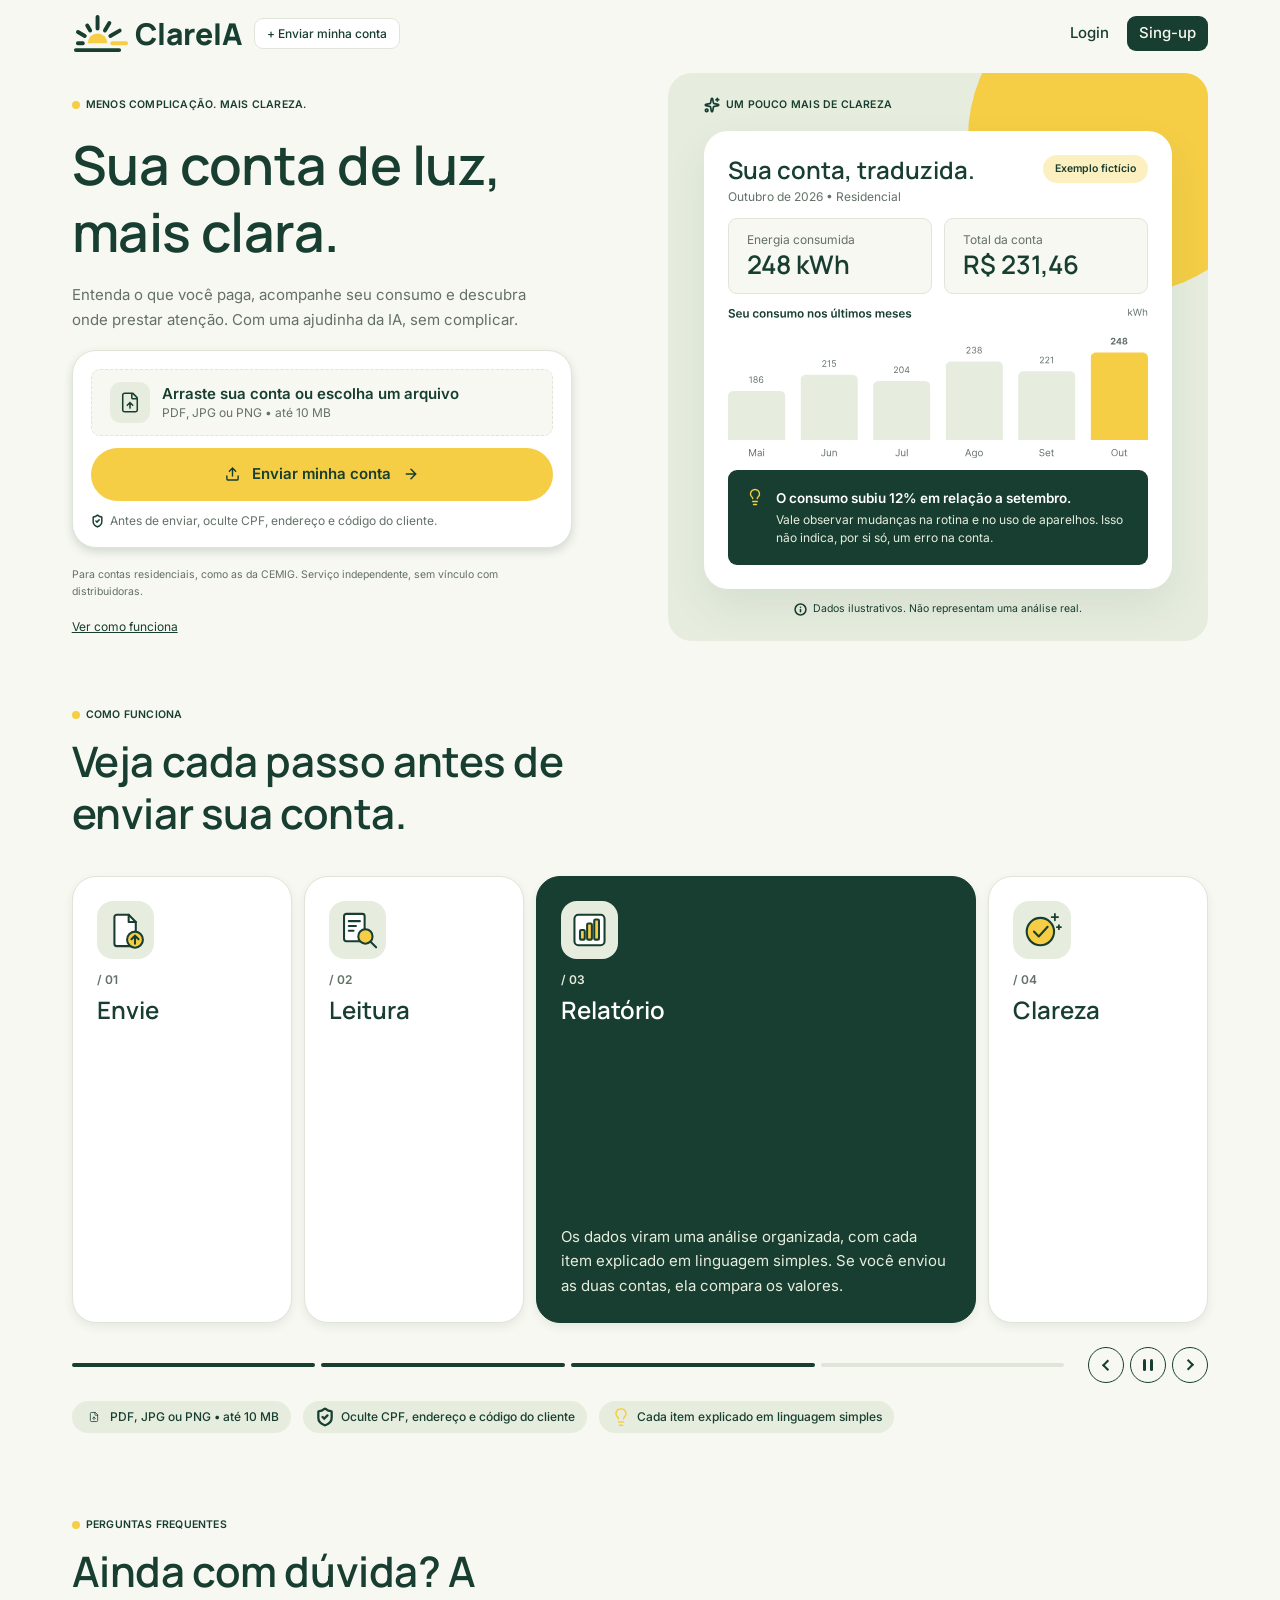
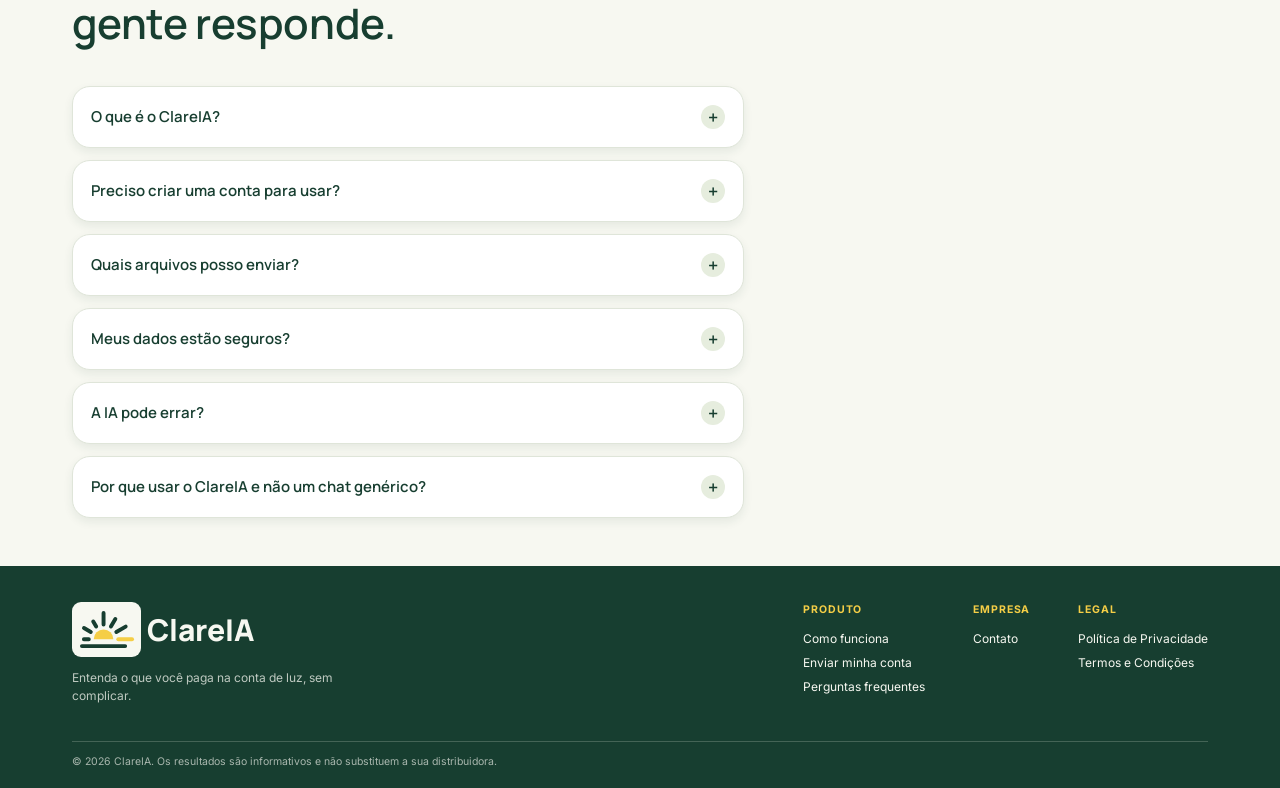
==== commit 92a25ff0: "feat(cadastro): alinhar cadastro e login ao padrão do ClareIA" ====
--- a/index.html
+++ b/index.html
@@ -38,7 +38,7 @@
       <a class="barra-novo" href="#main-title">+ Enviar minha conta</a>
     </div>
     <nav aria-label="Principal">
-      <a href="#" class="login hide">Login</a>
+      <a href="?conta=entrar" class="login hide" data-login>Login</a>
       <a href="pages/cadastro.html" class="sing-up hide">Sing-up</a>
       <div class="menu-wrap">
         <button class="menu-botao" type="button" aria-label="Abrir menu" aria-haspopup="true">
@@ -79,7 +79,7 @@
                 <li><a href="#">Contato</a></li>
               </ul>
               <ul class="menu-conta">
-                <li><a href="#">Login</a></li>
+                <li><a href="?conta=entrar" data-login>Login</a></li>
                 <li><a href="pages/cadastro.html">Sing-up</a></li>
               </ul>
             </div>
@@ -173,35 +173,38 @@
       </div>
       <h2 id="modalTitulo" class="sr-only">Criar conta</h2>
 
-      <button type="button" class="google-btn">
+      <button type="button" class="google-btn" data-google>
         <svg width="20" height="20" viewBox="0 0 48 48" aria-hidden="true"><path fill="#EA4335" d="M24 9.5c3.5 0 6.6 1.2 9.1 3.6l6.8-6.8C35.8 2.4 30.3 0 24 0 14.6 0 6.5 5.4 2.6 13.2l7.9 6.1C12.4 13.6 17.7 9.5 24 9.5z"/><path fill="#4285F4" d="M46.5 24.5c0-1.6-.1-3.1-.4-4.5H24v9h12.7c-.6 3-2.3 5.5-4.8 7.2l7.5 5.8c4.4-4.1 7.1-10.1 7.1-17.5z"/><path fill="#FBBC05" d="M10.5 28.7A14.5 14.5 0 0 1 9.5 24c0-1.6.3-3.2.8-4.7l-7.9-6.1A24 24 0 0 0 0 24c0 3.9.9 7.5 2.6 10.8l7.9-6.1z"/><path fill="#34A853" d="M24 48c6.5 0 11.9-2.1 15.9-5.8l-7.5-5.8c-2.1 1.4-4.8 2.3-8.4 2.3-6.3 0-11.6-4.1-13.5-9.8l-7.9 6.1C6.5 42.6 14.6 48 24 48z"/></svg>
         <span>Continuar com Google</span>
       </button>
 
       <div class="modal-divisor"><span>ou</span></div>
 
-      <form id="registrarForm">
+      <form id="registrarForm" novalidate>
         <div class="form-group">
           <label for="email">Endereço de e-mail</label>
           <div class="campo">
             <svg width="20" height="20" viewBox="0 0 24 24" fill="none" stroke="currentColor" stroke-width="1.8" stroke-linecap="round" stroke-linejoin="round" aria-hidden="true"><rect x="3" y="5" width="18" height="14" rx="2"/><path d="M3 7l9 6 9-6"/></svg>
-            <input type="email" id="email" autofocus required placeholder="voce@email.com" autocomplete="email" />
-          </div>
+            <input type="email" id="email" aria-describedby="email-erro" autofocus required placeholder="voce@email.com" autocomplete="email" />
+          </div>
+          <p id="email-erro" class="erro-campo" aria-live="polite"></p>
         </div>
 
         <div class="form-group">
           <label for="password">Senha</label>
           <div class="campo">
             <svg width="20" height="20" viewBox="0 0 24 24" fill="none" stroke="currentColor" stroke-width="1.8" stroke-linecap="round" stroke-linejoin="round" aria-hidden="true"><circle cx="8" cy="15" r="4"/><path d="M11 12l9-9M16 7l3 3"/></svg>
-            <input type="password" id="password" required minlength="6" placeholder="Senha" autocomplete="current-password" />
+            <input type="password" id="password" aria-describedby="password-erro" required minlength="6" placeholder="Senha" autocomplete="current-password" />
             <button type="button" id="togglePassword" class="olho" aria-label="Mostrar senha">
               <svg width="20" height="20" viewBox="0 0 24 24" fill="none" stroke="currentColor" stroke-width="1.8" stroke-linecap="round" stroke-linejoin="round" aria-hidden="true"><path d="M2 12s3.5-7 10-7 10 7 10 7-3.5 7-10 7S2 12 2 12z"/><circle cx="12" cy="12" r="3"/></svg>
             </button>
           </div>
-          <p class="esqueceu">Esqueceu a senha? <a href="#">Redefinir</a></p>
+          <p id="password-erro" class="erro-campo" aria-live="polite"></p>
+          <p class="esqueceu">Esqueceu a senha? <a href="#" data-recuperar>Redefinir</a></p>
         </div>
 
         <button type="submit" class="submit-btn" id="submitBtn">Criar conta</button>
+        <p id="conta-status" role="status"></p>
       </form>
 
       <p class="alternar"><span id="alternarTexto">Já tem uma conta?</span> <a href="#" id="alternarLink">Entrar</a></p>
@@ -346,7 +349,6 @@
   <script src="js/fatura-store.js" defer></script>
   <script src="js/drop-file.js" defer></script>
   <script src="js/como-funciona.js" defer></script>
-  <script src="js/index.js" defer></script>
 </body>
 
 </html>
--- a/css/base.css
+++ b/css/base.css
@@ -9,6 +9,7 @@
   --color-gray-500: #637168;
   --color-gray-200: #DFE5D9;
   --color-white: #FFFFFF;
+  --erro: #B42318;
 
   --verde: var(--color-green-900);
   --verde-escuro: var(--color-green-950);
@@ -99,3 +100,14 @@
   outline: 3px solid var(--verde);
   outline-offset: 3px;
 }
+
+.erro-campo {
+  color: var(--erro);
+  font-size: var(--font-size-sm);
+}
+
+.erro-campo:empty,
+#cadastro-status:empty,
+#conta-status:empty {
+  display: none;
+}
--- a/css/registrar.css
+++ b/css/registrar.css
@@ -175,3 +175,8 @@
 html:has(dialog[open]) {
   overflow: hidden;
 }
+
+.modal-registrar {
+  max-height: calc(100dvh - 2 * var(--space-2));
+  overflow-y: auto;
+}
--- a/css/index.css
+++ b/css/index.css
@@ -277,116 +277,6 @@
   height: 1.1rem;
 }
 
-/* Popup de login copiado da página de cadastro */
-.login-modal,
-.forgot-modal {
-  position: fixed;
-  inset: 0;
-  display: flex;
-  justify-content: center;
-  align-items: center;
-  background: rgba(0, 0, 0, .45);
-  backdrop-filter: blur(4px);
-  opacity: 0;
-  visibility: hidden;
-  transition: .25s;
-  z-index: 9999;
-}
-.login-modal.open,
-.forgot-modal.open {
-  opacity: 1;
-  visibility: visible;
-}
-.login-modal-box {
-  width: 420px;
-  max-width: calc(100vw - 32px);
-  background: white;
-  border-radius: 20px;
-  padding: 35px;
-  position: relative;
-  transform: translateY(-20px);
-  transition: .25s;
-}
-.login-modal.open .login-modal-box,
-.forgot-modal.open .login-modal-box {
-  transform: translateY(0);
-}
-.login-close {
-  position: absolute;
-  top: 15px;
-  right: 15px;
-  border: none;
-  background: none;
-  cursor: pointer;
-  font-size: 24px;
-  color: #888;
-}
-.login-modal-title {
-  font-family: "Open Sans", sans-serif;
-  font-size: 32px;
-  color: var(--verde-escuro);
-  margin-top: 7px;
-}
-.login-modal-subtitle {
-  font-family: "Open Sans", sans-serif;
-  color: #666;
-  margin-bottom: 30px;
-}
-.login-input {
-  width: 100%;
-  height: 55px;
-  border: 1px solid #d9d9d9;
-  border-radius: 12px;
-  padding: 0 45px 0 18px;
-  font-size: 17px;
-  outline: none;
-  box-sizing: border-box;
-  margin-bottom: 18px;
-}
-.login-input:focus {
-  border-color: var(--amarelo-escuro);
-}
-.login-modal .password-container {
-  position: relative;
-  align-items: center;
-  display: flex;
-  margin-bottom: 18px;
-}
-.login-modal .password-container .login-input {
-  margin-bottom: 0;
-}
-.login-modal .eye-icon {
-  position: absolute;
-  right: 18px;
-  top: 50%;
-  transform: translateY(-50%);
-  width: 22px;
-  cursor: pointer;
-}
-.forgot-password {
-  display: block;
-  text-align: right;
-  margin-bottom: 25px;
-  color: var(--verde-escuro);
-  font-family: "Open Sans", sans-serif;
-  font-size: 15px;
-}
-.login-button {
-  width: 100%;
-  height: 55px;
-  border: none;
-  border-radius: 12px;
-  background: var(--amarelo);
-  color: var(--verde-escuro);
-  font-family: "Open Sans", sans-serif;
-  font-size: 18px;
-  cursor: pointer;
-  transition: .2s;
-}
-.login-button:hover {
-  background: var(--amarelo-escuro);
-}
-
 /* janela estreita (ou muito ampliada com zoom): uma coluna só */
 @media (max-width: 1000px) {
   main {
